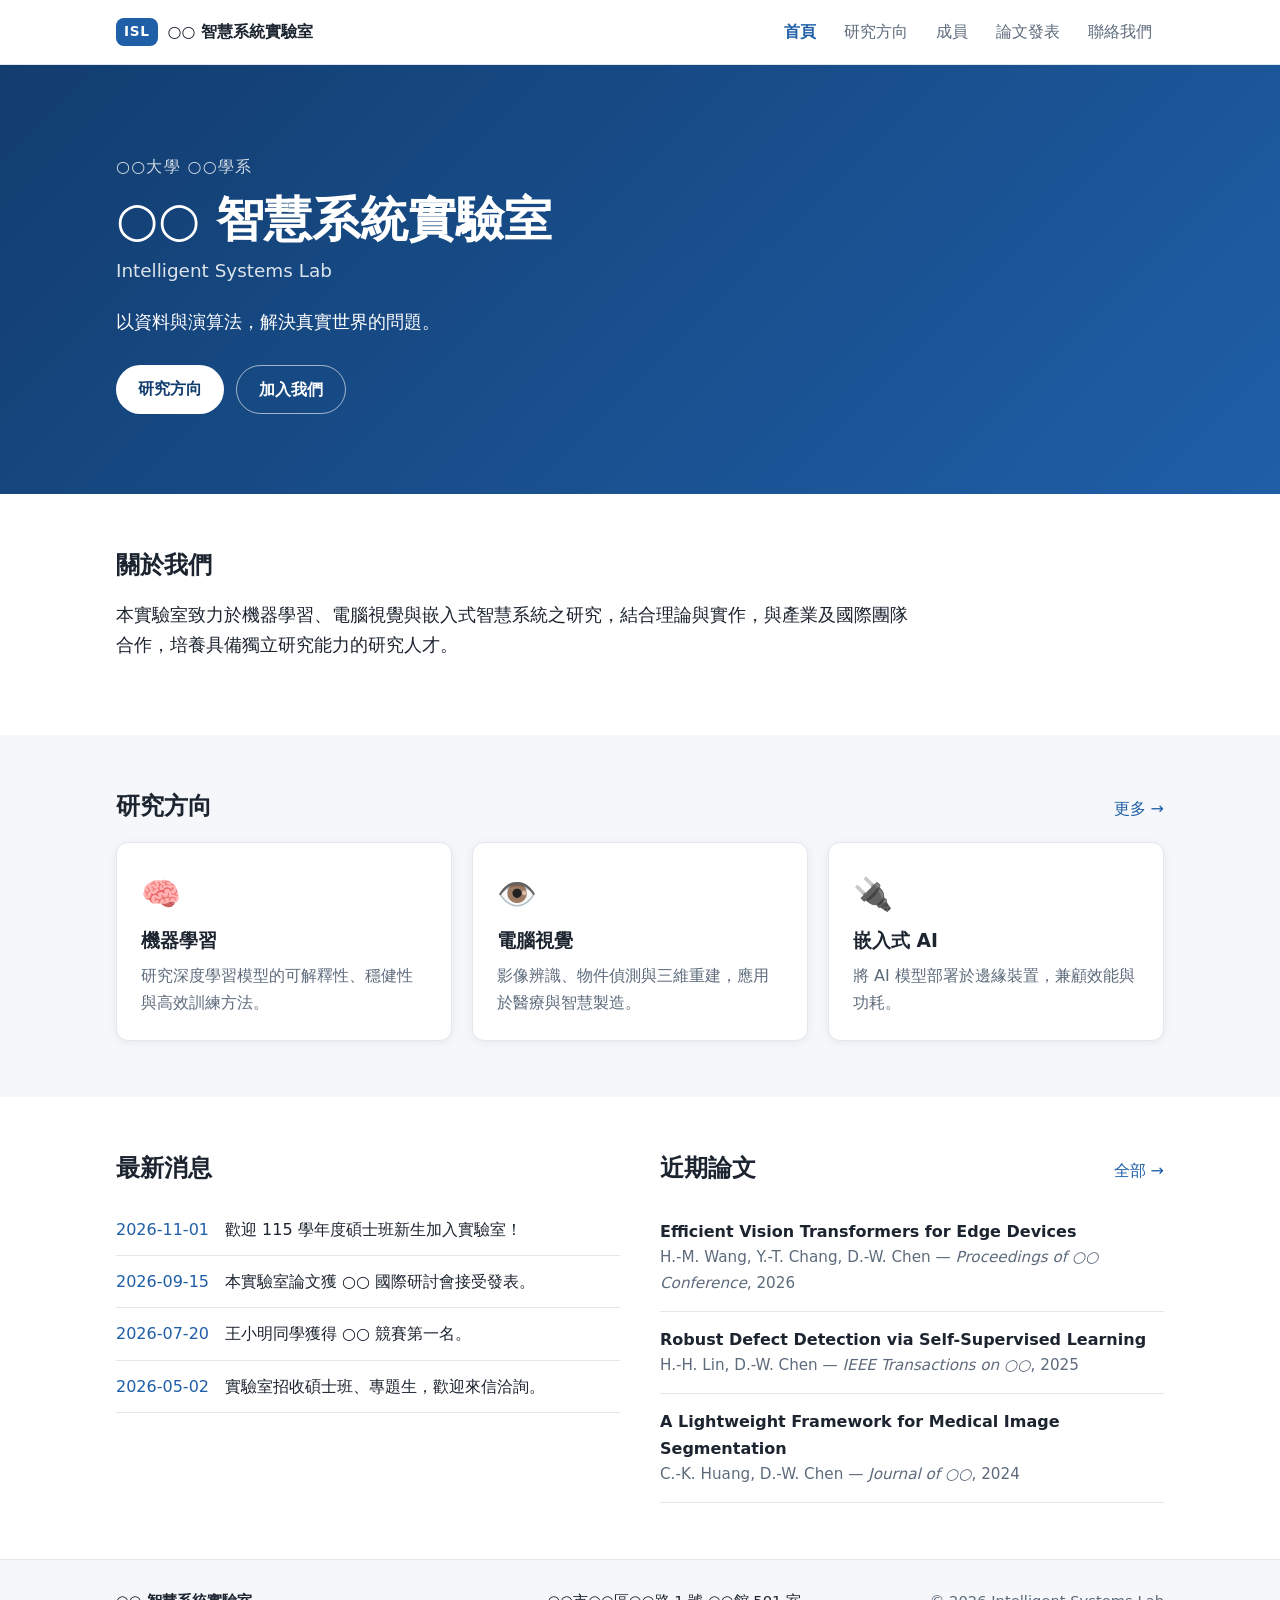
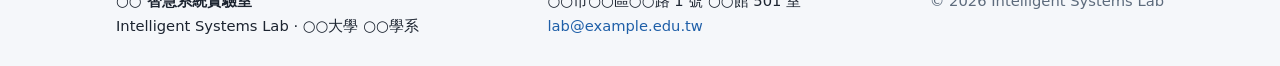
==== index.html @ 4360cd7a "Initial lab website template Co-Authored-By: Claude Opus 5.5 <noreply@anthropic.com>" ====
<!doctype html>
<html lang="zh-Hant">
<head>
  <meta charset="utf-8">
  <meta name="viewport" content="width=device-width, initial-scale=1">
  <title></title>
  <meta name="description" content="實驗室網站">
  <link rel="icon" href="data:image/svg+xml,<svg xmlns='http://www.w3.org/2000/svg' viewBox='0 0 100 100'><text y='.9em' font-size='90'>🔬</text></svg>">
  <link rel="stylesheet" href="assets/style.css">
</head>
<body data-page="index">
  <header id="site-header"></header>
  <main>
    <section class="hero" id="hero"></section>
    <section class="section"><div class="container"><h2>關於我們</h2><p class="lead" id="intro"></p></div></section>
    <section class="section alt"><div class="container">
      <div class="section-title"><h2>研究方向</h2><a href="research.html">更多 →</a></div>
      <div class="grid" id="research-preview"></div>
    </div></section>
    <section class="section"><div class="container two-col">
      <div><h2>最新消息</h2><div id="news"></div></div>
      <div><div class="section-title"><h2>近期論文</h2><a href="publications.html">全部 →</a></div><div id="pub-preview"></div></div>
    </div></section>
  </main>
  <footer id="site-footer"></footer>
  <script src="data.js"></script>
  <script src="assets/main.js"></script>
</body>
</html>
---- assets/style.css ----
:root {
  --bg: #ffffff;
  --bg-alt: #f5f7fa;
  --text: #1c2430;
  --muted: #5d6b7c;
  --primary: #1f5fa8;
  --primary-ink: #ffffff;
  --border: #e2e7ee;
  --card: #ffffff;
  --hero-from: #123d6f;
  --hero-to: #1f5fa8;
  --radius: 12px;
  --shadow: 0 2px 10px rgba(16, 32, 56, 0.06);
}
@media (prefers-color-scheme: dark) {
  :root {
    --bg: #11161d;
    --bg-alt: #171e27;
    --text: #e6ebf1;
    --muted: #9aa8b8;
    --primary: #6aa8ef;
    --primary-ink: #0d1520;
    --border: #273241;
    --card: #19212b;
    --hero-from: #0d2747;
    --hero-to: #1a4677;
    --shadow: none;
  }
}

* { box-sizing: border-box; }
html { scroll-behavior: smooth; }
body {
  margin: 0;
  font-family: "Noto Sans TC", system-ui, -apple-system, "Segoe UI", "Microsoft JhengHei", sans-serif;
  background: var(--bg);
  color: var(--text);
  line-height: 1.7;
  display: flex;
  flex-direction: column;
  min-height: 100vh;
}
main { flex: 1; }
a { color: var(--primary); text-decoration: none; }
a:hover { text-decoration: underline; }
h1, h2, h3 { line-height: 1.3; }
.container { width: 100%; max-width: 1080px; margin: 0 auto; padding: 0 16px; }
.muted { color: var(--muted); }

/* Header */
#site-header {
  position: sticky; top: 0; z-index: 10;
  background: color-mix(in srgb, var(--bg) 92%, transparent);
  backdrop-filter: blur(8px);
  border-bottom: 1px solid var(--border);
}
.header-inner { display: flex; align-items: center; justify-content: space-between; height: 64px; }
.brand { display: flex; align-items: center; gap: 10px; color: var(--text); font-weight: 700; }
.brand:hover { text-decoration: none; }
.brand-mark {
  background: var(--primary); color: var(--primary-ink);
  border-radius: 8px; padding: 2px 8px; font-size: 0.85rem; letter-spacing: 0.05em;
}
.nav { display: flex; gap: 4px; }
.nav a { color: var(--muted); padding: 8px 12px; border-radius: 8px; }
.nav a:hover { background: var(--bg-alt); color: var(--text); text-decoration: none; }
.nav a.active { color: var(--primary); font-weight: 600; }
.nav-toggle { display: none; background: none; border: 0; font-size: 1.5rem; color: var(--text); cursor: pointer; }

@media (max-width: 760px) {
  .nav-toggle { display: block; }
  .nav {
    display: none; position: absolute; top: 64px; left: 0; right: 0;
    flex-direction: column; background: var(--bg); border-bottom: 1px solid var(--border); padding: 8px 16px;
  }
  .nav.open { display: flex; }
  .brand span:last-child { font-size: 0.95rem; }
}

/* Hero */
.hero {
  background: linear-gradient(135deg, var(--hero-from), var(--hero-to));
  color: #fff; padding: 88px 0 80px;
}
.hero h1 { font-size: clamp(2rem, 5vw, 3rem); margin: 0; }
.eyebrow { opacity: 0.8; margin: 0 0 8px; letter-spacing: 0.08em; }
.hero-en { opacity: 0.85; font-size: 1.15rem; margin: 4px 0 20px; }
.hero-tag { font-size: 1.15rem; max-width: 640px; }
.hero-actions { display: flex; gap: 12px; flex-wrap: wrap; margin-top: 28px; }
.btn {
  display: inline-block; padding: 10px 22px; border-radius: 999px;
  background: #fff; color: #123d6f; font-weight: 600;
}
.btn:hover { text-decoration: none; opacity: 0.9; }
.btn-ghost { background: transparent; color: #fff; border: 1px solid rgba(255,255,255,0.6); }

.page-head { background: var(--bg-alt); padding: 48px 0 32px; border-bottom: 1px solid var(--border); }
.page-head h1 { margin: 0; }
.page-head p { margin: 6px 0 0; color: var(--muted); }

/* Sections */
section.section { padding: 56px 0; }
section.section.alt { background: var(--bg-alt); }
.section h2 { margin-top: 0; }
.section-title { display: flex; justify-content: space-between; align-items: baseline; gap: 12px; }
.section-block { margin-bottom: 40px; }
.section-block h2 { border-left: 4px solid var(--primary); padding-left: 12px; }
.lead { font-size: 1.1rem; max-width: 800px; }

.grid { display: grid; grid-template-columns: repeat(auto-fit, minmax(240px, 1fr)); gap: 20px; }
.card {
  background: var(--card); border: 1px solid var(--border); border-radius: var(--radius);
  padding: 24px; box-shadow: var(--shadow);
}
.card h3 { margin: 8px 0; }
.card p { margin: 0; color: var(--muted); }
.card-icon { font-size: 2rem; }

.two-col { display: grid; grid-template-columns: 1fr 1fr; gap: 40px; }
@media (max-width: 760px) { .two-col { grid-template-columns: 1fr; gap: 24px; } }

.news { list-style: none; padding: 0; margin: 0; }
.news li { display: flex; gap: 16px; padding: 12px 0; border-bottom: 1px solid var(--border); }
.news time { color: var(--primary); font-variant-numeric: tabular-nums; white-space: nowrap; }

.pubs { list-style: none; padding: 0; margin: 0; }
.pubs li { padding: 14px 0; border-bottom: 1px solid var(--border); }
.pub-title { font-weight: 600; }
.pub-meta { color: var(--muted); font-size: 0.95rem; }

/* Members */
.members { display: grid; grid-template-columns: repeat(auto-fill, minmax(220px, 1fr)); gap: 20px; }
.member {
  background: var(--card); border: 1px solid var(--border); border-radius: var(--radius);
  padding: 20px; text-align: center; box-shadow: var(--shadow);
}
.member h3 { margin: 12px 0 0; }
.member p { margin: 2px 0; }
.members-featured { grid-template-columns: 1fr; }
.members-featured .member { display: flex; gap: 24px; text-align: left; align-items: flex-start; }
.members-featured .member h3 { margin-top: 0; }
@media (max-width: 560px) { .members-featured .member { flex-direction: column; align-items: center; text-align: center; } }
.avatar { width: 112px; height: 112px; border-radius: 50%; object-fit: cover; margin: 0 auto; flex-shrink: 0; }
.avatar-text {
  display: grid; place-items: center; font-size: 2.4rem; font-weight: 700;
  background: color-mix(in srgb, var(--primary) 15%, var(--card)); color: var(--primary);
}
.bio { color: var(--muted); margin-top: 8px !important; }

/* Contact */
.contact-list { display: grid; grid-template-columns: auto 1fr; gap: 8px 20px; margin: 0 0 20px; }
.contact-list dt { font-weight: 600; }
.contact-list dd { margin: 0; overflow-wrap: anywhere; }
#map iframe { width: 100%; height: 340px; border: 0; border-radius: var(--radius); }

/* Footer */
#site-footer { border-top: 1px solid var(--border); background: var(--bg-alt); padding: 28px 0; font-size: 0.92rem; }
.footer-inner { display: flex; flex-wrap: wrap; gap: 20px; justify-content: space-between; }
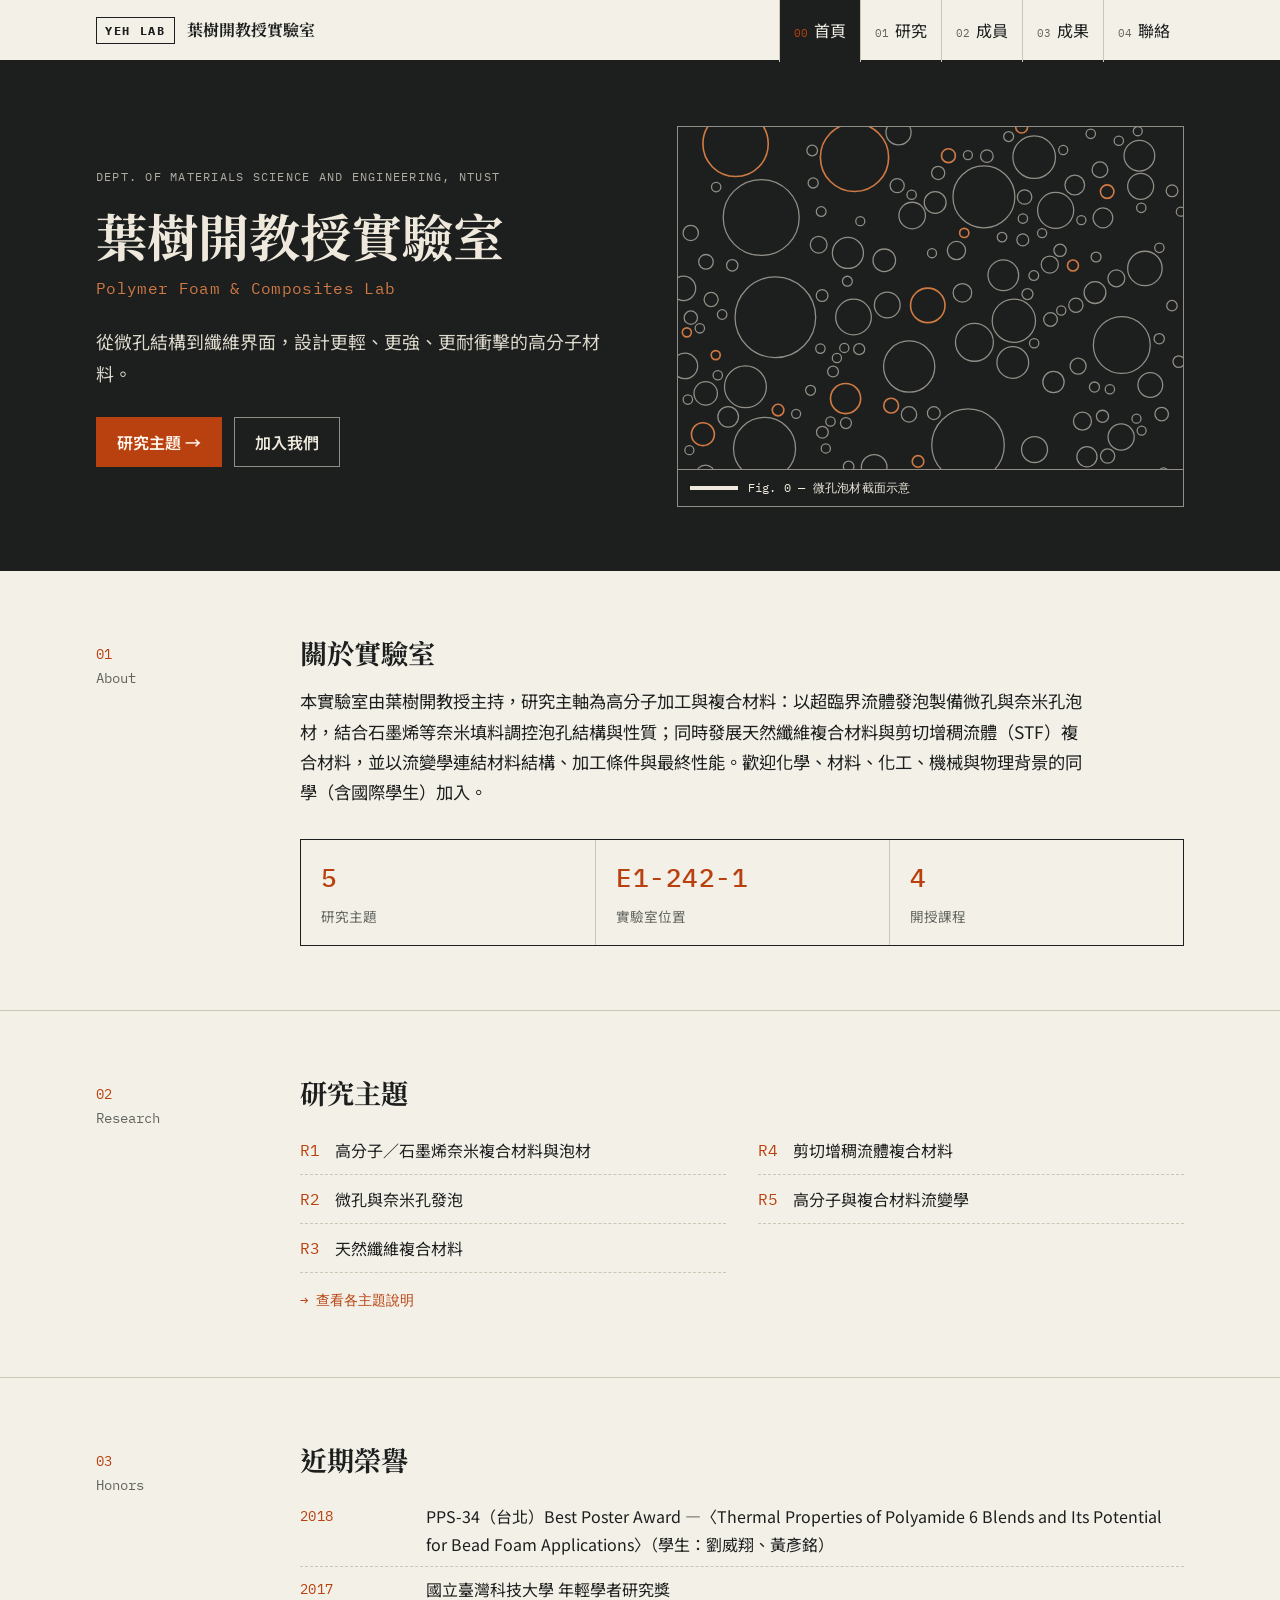
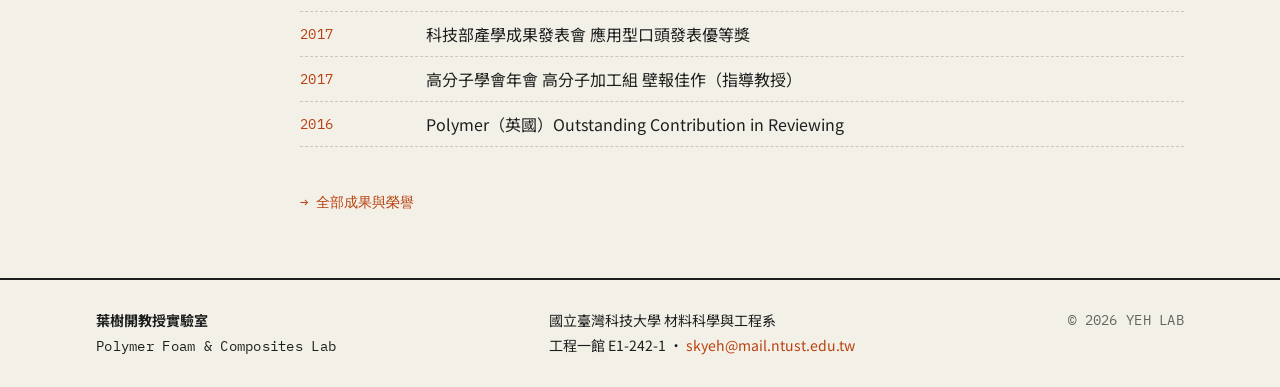
==== commit cb864fad: "001" ====
--- a/index.html
+++ b/index.html
@@ -4,22 +4,28 @@
   <meta charset="utf-8">
   <meta name="viewport" content="width=device-width, initial-scale=1">
   <title></title>
-  <meta name="description" content="實驗室網站">
-  <link rel="icon" href="data:image/svg+xml,<svg xmlns='http://www.w3.org/2000/svg' viewBox='0 0 100 100'><text y='.9em' font-size='90'>🔬</text></svg>">
+  <meta name="description" content="國立臺灣科技大學材料系 葉樹開教授實驗室：高分子奈米複合泡材、微孔發泡、天然纖維與剪切增稠流體複合材料、高分子流變。">
+  <link rel="icon" href="data:image/svg+xml,<svg xmlns='http://www.w3.org/2000/svg' viewBox='0 0 100 100'><circle cx='38' cy='40' r='26' fill='none' stroke='%23b9410f' stroke-width='8'/><circle cx='72' cy='70' r='18' fill='none' stroke='%231d1f1e' stroke-width='8'/></svg>">
+  <link rel="preconnect" href="https://fonts.googleapis.com">
+  <link rel="preconnect" href="https://fonts.gstatic.com" crossorigin>
+  <link rel="stylesheet" href="https://fonts.googleapis.com/css2?family=IBM+Plex+Mono:wght@400;500&family=Noto+Sans+TC:wght@400;600&family=Noto+Serif+TC:wght@600;700&display=swap">
   <link rel="stylesheet" href="assets/style.css">
 </head>
 <body data-page="index">
   <header id="site-header"></header>
   <main>
     <section class="hero" id="hero"></section>
-    <section class="section"><div class="container"><h2>關於我們</h2><p class="lead" id="intro"></p></div></section>
-    <section class="section alt"><div class="container">
-      <div class="section-title"><h2>研究方向</h2><a href="research.html">更多 →</a></div>
-      <div class="grid" id="research-preview"></div>
+    <section class="section"><div class="container sec-head">
+      <div class="sec-num">01<span>About</span></div>
+      <div><h2>關於實驗室</h2><p class="lead" id="intro"></p><div class="facts" id="facts"></div></div>
     </div></section>
-    <section class="section"><div class="container two-col">
-      <div><h2>最新消息</h2><div id="news"></div></div>
-      <div><div class="section-title"><h2>近期論文</h2><a href="publications.html">全部 →</a></div><div id="pub-preview"></div></div>
+    <section class="section"><div class="container sec-head">
+      <div class="sec-num">02<span>Research</span></div>
+      <div><h2>研究主題</h2><ul class="topic-index" id="research-preview"></ul><a class="more" href="research.html">→ 查看各主題說明</a></div>
+    </div></section>
+    <section class="section"><div class="container sec-head">
+      <div class="sec-num">03<span>Honors</span></div>
+      <div><h2>近期榮譽</h2><div id="honor-preview"></div><a class="more" href="publications.html">→ 全部成果與榮譽</a></div>
     </div></section>
   </main>
   <footer id="site-footer"></footer>
--- a/assets/style.css
+++ b/assets/style.css
@@ -1,30 +1,40 @@
+/* =============================================================
+   設計方向：「材料規格書 × 泡孔顯微截面」
+   - 米白紙張底色 + 炭黑墨色，強調色取加工溫度的「燒橙」
+   - 標題用襯線體、標籤/代號用等寬字，像實驗紀錄與規格表
+   - 主視覺是程式生成的微孔泡材截面，而不是漸層 + emoji 卡片
+   顏色都在 :root，改這裡即可換色
+   ============================================================= */
 :root {
-  --bg: #ffffff;
-  --bg-alt: #f5f7fa;
-  --text: #1c2430;
-  --muted: #5d6b7c;
-  --primary: #1f5fa8;
-  --primary-ink: #ffffff;
-  --border: #e2e7ee;
-  --card: #ffffff;
-  --hero-from: #123d6f;
-  --hero-to: #1f5fa8;
-  --radius: 12px;
-  --shadow: 0 2px 10px rgba(16, 32, 56, 0.06);
+  --paper: #f3f0e8;
+  --paper-2: #e8e3d6;
+  --ink: #1d1f1e;
+  --muted: #62655f;
+  --rule: #cdc6b5;
+  --accent: #b9410f;
+  --accent-ink: #fff7f0;
+  --teal: #0f6b66;
+  --hero-bg: #1d1f1e;
+  --hero-ink: #eee9dc;
+  --foam-line: rgba(238, 233, 220, 0.55);
+  --foam-hot: rgba(240, 138, 75, 0.85);
+  --page-foam: rgba(29, 31, 30, 0.10);
+  --serif: "Noto Serif TC", "Songti TC", "PMingLiU", serif;
+  --sans: "Noto Sans TC", system-ui, "Microsoft JhengHei", sans-serif;
+  --mono: "IBM Plex Mono", ui-monospace, "Consolas", monospace;
 }
 @media (prefers-color-scheme: dark) {
   :root {
-    --bg: #11161d;
-    --bg-alt: #171e27;
-    --text: #e6ebf1;
-    --muted: #9aa8b8;
-    --primary: #6aa8ef;
-    --primary-ink: #0d1520;
-    --border: #273241;
-    --card: #19212b;
-    --hero-from: #0d2747;
-    --hero-to: #1a4677;
-    --shadow: none;
+    --paper: #141614;
+    --paper-2: #1c1f1c;
+    --ink: #ebe7dd;
+    --muted: #a3a59c;
+    --rule: #343830;
+    --accent: #f08a4b;
+    --accent-ink: #1a0d05;
+    --teal: #5cc2b8;
+    --hero-bg: #0b0c0b;
+    --page-foam: rgba(235, 231, 221, 0.08);
   }
 }
 
@@ -32,127 +42,197 @@
 html { scroll-behavior: smooth; }
 body {
   margin: 0;
-  font-family: "Noto Sans TC", system-ui, -apple-system, "Segoe UI", "Microsoft JhengHei", sans-serif;
-  background: var(--bg);
-  color: var(--text);
-  line-height: 1.7;
+  font-family: var(--sans);
+  background: var(--paper);
+  color: var(--ink);
+  line-height: 1.75;
   display: flex;
   flex-direction: column;
   min-height: 100vh;
 }
 main { flex: 1; }
-a { color: var(--primary); text-decoration: none; }
-a:hover { text-decoration: underline; }
-h1, h2, h3 { line-height: 1.3; }
-.container { width: 100%; max-width: 1080px; margin: 0 auto; padding: 0 16px; }
+a { color: var(--accent); text-decoration: none; }
+a:hover { text-decoration: underline; text-underline-offset: 3px; }
+h1, h2, h3 { font-family: var(--serif); line-height: 1.3; font-weight: 700; }
+.container { width: 100%; max-width: 1120px; margin: 0 auto; padding: 0 16px; }
+.mono { font-family: var(--mono); letter-spacing: 0.02em; }
 .muted { color: var(--muted); }
-
-/* Header */
+.label {
+  font-family: var(--mono); font-size: 0.78rem; font-weight: 500;
+  letter-spacing: 0.12em; text-transform: uppercase; color: var(--muted);
+  margin: 0 0 12px; padding-bottom: 6px; border-bottom: 1px solid var(--rule);
+}
+
+/* ---------- Header ---------- */
 #site-header {
   position: sticky; top: 0; z-index: 10;
-  background: color-mix(in srgb, var(--bg) 92%, transparent);
-  backdrop-filter: blur(8px);
-  border-bottom: 1px solid var(--border);
-}
-.header-inner { display: flex; align-items: center; justify-content: space-between; height: 64px; }
-.brand { display: flex; align-items: center; gap: 10px; color: var(--text); font-weight: 700; }
+  background: var(--paper);
+  border-bottom: 2px solid var(--ink);
+}
+.header-inner { display: flex; align-items: center; justify-content: space-between; height: 60px; }
+.brand { display: flex; align-items: center; gap: 12px; color: var(--ink); font-weight: 700; min-width: 0; }
 .brand:hover { text-decoration: none; }
 .brand-mark {
-  background: var(--primary); color: var(--primary-ink);
-  border-radius: 8px; padding: 2px 8px; font-size: 0.85rem; letter-spacing: 0.05em;
-}
-.nav { display: flex; gap: 4px; }
-.nav a { color: var(--muted); padding: 8px 12px; border-radius: 8px; }
-.nav a:hover { background: var(--bg-alt); color: var(--text); text-decoration: none; }
-.nav a.active { color: var(--primary); font-weight: 600; }
-.nav-toggle { display: none; background: none; border: 0; font-size: 1.5rem; color: var(--text); cursor: pointer; }
+  font-family: var(--mono); font-size: 0.75rem; letter-spacing: 0.14em;
+  border: 1.5px solid var(--ink); padding: 2px 8px;
+}
+.brand-name { font-family: var(--serif); white-space: nowrap; overflow: hidden; text-overflow: ellipsis; }
+.nav { display: flex; }
+.nav a {
+  color: var(--ink); padding: 18px 14px; display: flex; gap: 6px; align-items: baseline;
+  border-left: 1px solid var(--rule);
+}
+.nav a small { font-family: var(--mono); font-size: 0.7rem; color: var(--muted); }
+.nav a:hover { background: var(--paper-2); text-decoration: none; }
+.nav a.active { background: var(--ink); color: var(--paper); }
+.nav a.active small { color: var(--accent); }
+.nav-toggle { display: none; background: none; border: 0; width: 40px; height: 40px; cursor: pointer; padding: 10px 8px; }
+.nav-toggle span { display: block; height: 2px; background: var(--ink); margin: 6px 0; }
 
 @media (max-width: 760px) {
   .nav-toggle { display: block; }
   .nav {
-    display: none; position: absolute; top: 64px; left: 0; right: 0;
-    flex-direction: column; background: var(--bg); border-bottom: 1px solid var(--border); padding: 8px 16px;
+    display: none; position: absolute; top: 60px; left: 0; right: 0;
+    flex-direction: column; background: var(--paper); border-bottom: 2px solid var(--ink);
   }
   .nav.open { display: flex; }
-  .brand span:last-child { font-size: 0.95rem; }
-}
-
-/* Hero */
-.hero {
-  background: linear-gradient(135deg, var(--hero-from), var(--hero-to));
-  color: #fff; padding: 88px 0 80px;
-}
-.hero h1 { font-size: clamp(2rem, 5vw, 3rem); margin: 0; }
-.eyebrow { opacity: 0.8; margin: 0 0 8px; letter-spacing: 0.08em; }
-.hero-en { opacity: 0.85; font-size: 1.15rem; margin: 4px 0 20px; }
-.hero-tag { font-size: 1.15rem; max-width: 640px; }
+  .nav a { border-left: 0; border-top: 1px solid var(--rule); padding: 12px 16px; }
+}
+
+/* ---------- Hero ---------- */
+.hero { background: var(--hero-bg); color: var(--hero-ink); padding: 64px 0; overflow: hidden; }
+.hero-grid { display: grid; grid-template-columns: minmax(0, 1.05fr) minmax(0, 1fr); gap: 48px; align-items: center; }
+.hero h1 { font-size: clamp(2rem, 5vw, 3.2rem); margin: 0; }
+.eyebrow { font-size: 0.78rem; letter-spacing: 0.1em; text-transform: uppercase; opacity: 0.7; margin: 0 0 14px; }
+.hero-en { color: var(--foam-hot); margin: 6px 0 24px; }
+.hero-tag { font-size: 1.12rem; max-width: 34em; opacity: 0.92; }
 .hero-actions { display: flex; gap: 12px; flex-wrap: wrap; margin-top: 28px; }
 .btn {
-  display: inline-block; padding: 10px 22px; border-radius: 999px;
-  background: #fff; color: #123d6f; font-weight: 600;
-}
-.btn:hover { text-decoration: none; opacity: 0.9; }
-.btn-ghost { background: transparent; color: #fff; border: 1px solid rgba(255,255,255,0.6); }
-
-.page-head { background: var(--bg-alt); padding: 48px 0 32px; border-bottom: 1px solid var(--border); }
-.page-head h1 { margin: 0; }
-.page-head p { margin: 6px 0 0; color: var(--muted); }
-
-/* Sections */
-section.section { padding: 56px 0; }
-section.section.alt { background: var(--bg-alt); }
-.section h2 { margin-top: 0; }
-.section-title { display: flex; justify-content: space-between; align-items: baseline; gap: 12px; }
+  display: inline-block; padding: 10px 20px; font-weight: 600;
+  background: var(--accent); color: var(--accent-ink); border: 1.5px solid var(--accent);
+}
+.btn:hover { text-decoration: none; filter: brightness(1.08); }
+.btn-ghost { background: transparent; color: var(--hero-ink); border-color: var(--foam-line); }
+
+.hero-fig { margin: 0; border: 1px solid var(--foam-line); position: relative; }
+.hero-foam { display: block; width: 100%; aspect-ratio: 4 / 3; }
+.hero-foam circle { fill: none; stroke: var(--foam-line); stroke-width: 1.4; }
+.hero-foam circle.hot { stroke: var(--foam-hot); stroke-width: 1.8; }
+.hero-fig figcaption {
+  position: absolute; left: 0; right: 0; bottom: 0;
+  display: flex; align-items: center; gap: 10px;
+  font-size: 0.72rem; padding: 8px 12px; background: var(--hero-bg); border-top: 1px solid var(--foam-line);
+}
+.scale { display: inline-block; width: 48px; height: 4px; background: var(--hero-ink); }
+@media (max-width: 860px) {
+  .hero { padding: 40px 0 48px; }
+  .hero-grid { grid-template-columns: minmax(0, 1fr); gap: 32px; }
+}
+
+/* ---------- 子頁頁首 ---------- */
+.page-head { position: relative; padding: 56px 0 28px; border-bottom: 1px solid var(--rule); overflow: hidden; }
+.page-head .container { position: relative; }
+.page-head h1 { margin: 0; font-size: clamp(1.8rem, 4vw, 2.6rem); }
+.page-head p { margin: 4px 0 0; font-family: var(--mono); color: var(--muted); letter-spacing: 0.1em; text-transform: uppercase; font-size: 0.8rem; }
+.page-foam { position: absolute; inset: 0; width: 100%; height: 100%; }
+.page-foam circle { fill: none; stroke: var(--page-foam); stroke-width: 1.2; }
+.page-foam circle.hot { stroke: var(--accent); stroke-opacity: 0.35; }
+
+/* ---------- Sections ---------- */
+section.section { padding: 64px 0; }
+section.section + section.section { border-top: 1px solid var(--rule); }
+.sec-head { display: grid; grid-template-columns: 180px 1fr; gap: 24px; }
+.sec-num { font-family: var(--mono); color: var(--accent); font-size: 0.85rem; padding-top: 8px; }
+.sec-num span { display: block; color: var(--muted); }
+.sec-head h2 { margin: 0 0 16px; font-size: 1.7rem; }
+.lead { font-size: 1.08rem; max-width: 46em; margin: 0; }
+@media (max-width: 760px) { .sec-head { grid-template-columns: minmax(0, 1fr); gap: 4px; } }
+
+.facts { display: grid; grid-template-columns: repeat(3, 1fr); border: 1.5px solid var(--ink); margin-top: 32px; }
+.facts div { padding: 16px 20px; border-left: 1px solid var(--rule); }
+.facts div:first-child { border-left: 0; }
+.facts b { display: block; font-size: 1.6rem; color: var(--accent); font-weight: 500; }
+.facts span { font-size: 0.85rem; color: var(--muted); }
+@media (max-width: 560px) {
+  .facts { grid-template-columns: 1fr; }
+  .facts div { border-left: 0; border-top: 1px solid var(--rule); }
+  .facts div:first-child { border-top: 0; }
+}
+
+.topic-index { list-style: none; margin: 0; padding: 0; columns: 2; column-gap: 32px; }
+.topic-index li { break-inside: avoid; padding: 10px 0; border-bottom: 1px dashed var(--rule); display: flex; gap: 14px; }
+.topic-index span { font-family: var(--mono); color: var(--accent); }
+@media (max-width: 760px) { .topic-index { columns: 1; } }
+.more { display: inline-block; margin-top: 16px; font-family: var(--mono); font-size: 0.85rem; }
+
+/* ---------- 研究列 ---------- */
+.r-row {
+  display: grid; grid-template-columns: 64px minmax(0, 1fr) minmax(0, 1.4fr); gap: 24px;
+  padding: 28px 0; border-top: 1px solid var(--rule);
+}
+.r-row:last-child { border-bottom: 1px solid var(--rule); }
+.r-code { font-size: 1.4rem; color: var(--accent); }
+.r-head h3 { margin: 0; font-size: 1.25rem; }
+.r-en { margin: 6px 0 0; color: var(--muted); font-size: 0.8rem; }
+.r-body p { margin: 0 0 12px; }
+@media (max-width: 760px) {
+  .r-row { grid-template-columns: 1fr; gap: 8px; }
+}
+
+.tags { list-style: none; padding: 0; margin: 0; display: flex; flex-wrap: wrap; gap: 6px; }
+.tags li {
+  font-size: 0.8rem; padding: 2px 10px; border: 1px solid var(--teal); color: var(--teal);
+}
+
+/* ---------- 時間軸 ---------- */
+.timeline { list-style: none; margin: 0 0 28px; padding: 0; }
+.timeline li { display: grid; grid-template-columns: 110px 1fr; gap: 16px; padding: 8px 0; border-bottom: 1px dashed var(--rule); }
+.timeline li span:first-child { color: var(--accent); font-size: 0.88rem; padding-top: 2px; }
+@media (max-width: 480px) { .timeline li { grid-template-columns: 1fr; gap: 0; } }
+
+/* ---------- 論文 ---------- */
+.year-block { display: grid; grid-template-columns: 80px 1fr; gap: 16px; }
+.year-block h3 { margin: 14px 0 0; color: var(--accent); font-weight: 500; }
+.pubs { list-style: none; padding: 0; margin: 0; }
+.pubs li { padding: 14px 0; border-bottom: 1px solid var(--rule); }
+.pub-title { font-weight: 600; font-family: var(--serif); }
+.pub-meta { color: var(--muted); font-size: 0.92rem; }
+.todo { font-family: var(--mono); font-size: 0.82rem; color: var(--muted); border-left: 3px solid var(--accent); padding: 4px 12px; }
+
+/* ---------- 成員 ---------- */
+.pi { display: grid; grid-template-columns: 280px 1fr; gap: 48px; }
+.pi-side h2 { margin: 16px 0 0; font-size: 1.8rem; }
+.pi-side h2 span { font-size: 1rem; font-weight: 400; }
+.pi-side .avatar { width: 100%; height: auto; aspect-ratio: 3 / 4; border-radius: 0; filter: grayscale(0.25); border: 1.5px solid var(--ink); }
+.pi-cols { display: grid; grid-template-columns: 1fr 1fr; gap: 32px; }
+.plain { margin: 0; padding-left: 1.1em; }
+@media (max-width: 860px) {
+  .pi { grid-template-columns: 1fr; gap: 24px; }
+  .pi-side .avatar { max-width: 220px; }
+  .pi-cols { grid-template-columns: 1fr; }
+}
+.kv { display: grid; grid-template-columns: auto 1fr; gap: 4px 16px; margin: 16px 0 0; font-size: 0.92rem; }
+.kv dt { font-family: var(--mono); color: var(--muted); font-size: 0.8rem; padding-top: 2px; }
+.kv dd { margin: 0; overflow-wrap: anywhere; }
+.kv-lg { font-size: 1rem; gap: 10px 20px; margin: 0 0 28px; }
+
 .section-block { margin-bottom: 40px; }
-.section-block h2 { border-left: 4px solid var(--primary); padding-left: 12px; }
-.lead { font-size: 1.1rem; max-width: 800px; }
-
-.grid { display: grid; grid-template-columns: repeat(auto-fit, minmax(240px, 1fr)); gap: 20px; }
-.card {
-  background: var(--card); border: 1px solid var(--border); border-radius: var(--radius);
-  padding: 24px; box-shadow: var(--shadow);
-}
-.card h3 { margin: 8px 0; }
-.card p { margin: 0; color: var(--muted); }
-.card-icon { font-size: 2rem; }
-
-.two-col { display: grid; grid-template-columns: 1fr 1fr; gap: 40px; }
-@media (max-width: 760px) { .two-col { grid-template-columns: 1fr; gap: 24px; } }
-
-.news { list-style: none; padding: 0; margin: 0; }
-.news li { display: flex; gap: 16px; padding: 12px 0; border-bottom: 1px solid var(--border); }
-.news time { color: var(--primary); font-variant-numeric: tabular-nums; white-space: nowrap; }
-
-.pubs { list-style: none; padding: 0; margin: 0; }
-.pubs li { padding: 14px 0; border-bottom: 1px solid var(--border); }
-.pub-title { font-weight: 600; }
-.pub-meta { color: var(--muted); font-size: 0.95rem; }
-
-/* Members */
-.members { display: grid; grid-template-columns: repeat(auto-fill, minmax(220px, 1fr)); gap: 20px; }
-.member {
-  background: var(--card); border: 1px solid var(--border); border-radius: var(--radius);
-  padding: 20px; text-align: center; box-shadow: var(--shadow);
-}
-.member h3 { margin: 12px 0 0; }
-.member p { margin: 2px 0; }
-.members-featured { grid-template-columns: 1fr; }
-.members-featured .member { display: flex; gap: 24px; text-align: left; align-items: flex-start; }
-.members-featured .member h3 { margin-top: 0; }
-@media (max-width: 560px) { .members-featured .member { flex-direction: column; align-items: center; text-align: center; } }
-.avatar { width: 112px; height: 112px; border-radius: 50%; object-fit: cover; margin: 0 auto; flex-shrink: 0; }
-.avatar-text {
-  display: grid; place-items: center; font-size: 2.4rem; font-weight: 700;
-  background: color-mix(in srgb, var(--primary) 15%, var(--card)); color: var(--primary);
-}
-.bio { color: var(--muted); margin-top: 8px !important; }
-
-/* Contact */
-.contact-list { display: grid; grid-template-columns: auto 1fr; gap: 8px 20px; margin: 0 0 20px; }
-.contact-list dt { font-weight: 600; }
-.contact-list dd { margin: 0; overflow-wrap: anywhere; }
-#map iframe { width: 100%; height: 340px; border: 0; border-radius: var(--radius); }
-
-/* Footer */
-#site-footer { border-top: 1px solid var(--border); background: var(--bg-alt); padding: 28px 0; font-size: 0.92rem; }
+.members { display: grid; grid-template-columns: repeat(auto-fill, minmax(200px, 1fr)); gap: 16px; }
+.member { border: 1px solid var(--rule); padding: 16px; display: flex; gap: 14px; align-items: center; }
+.member h3 { margin: 0; font-size: 1.05rem; }
+.member p { margin: 0; font-size: 0.88rem; }
+.avatar { width: 64px; height: 64px; object-fit: cover; flex-shrink: 0; border-radius: 50%; }
+.avatar-text { display: grid; place-items: center; font-family: var(--serif); font-size: 1.5rem; background: var(--paper-2); color: var(--accent); }
+.empty { border: 1.5px dashed var(--rule); padding: 24px; text-align: center; color: var(--muted); }
+
+/* ---------- 聯絡 ---------- */
+.two-col { display: grid; grid-template-columns: 1fr 1fr; gap: 48px; }
+@media (max-width: 760px) { .two-col { grid-template-columns: 1fr; gap: 28px; } }
+.note { background: var(--paper-2); padding: 20px 24px; border-left: 4px solid var(--accent); }
+.note h3 { margin: 0 0 6px; }
+.note p { margin: 0; }
+#map iframe { width: 100%; height: 380px; border: 1.5px solid var(--ink); display: block; }
+
+/* ---------- Footer ---------- */
+#site-footer { border-top: 2px solid var(--ink); padding: 28px 0; font-size: 0.88rem; }
 .footer-inner { display: flex; flex-wrap: wrap; gap: 20px; justify-content: space-between; }
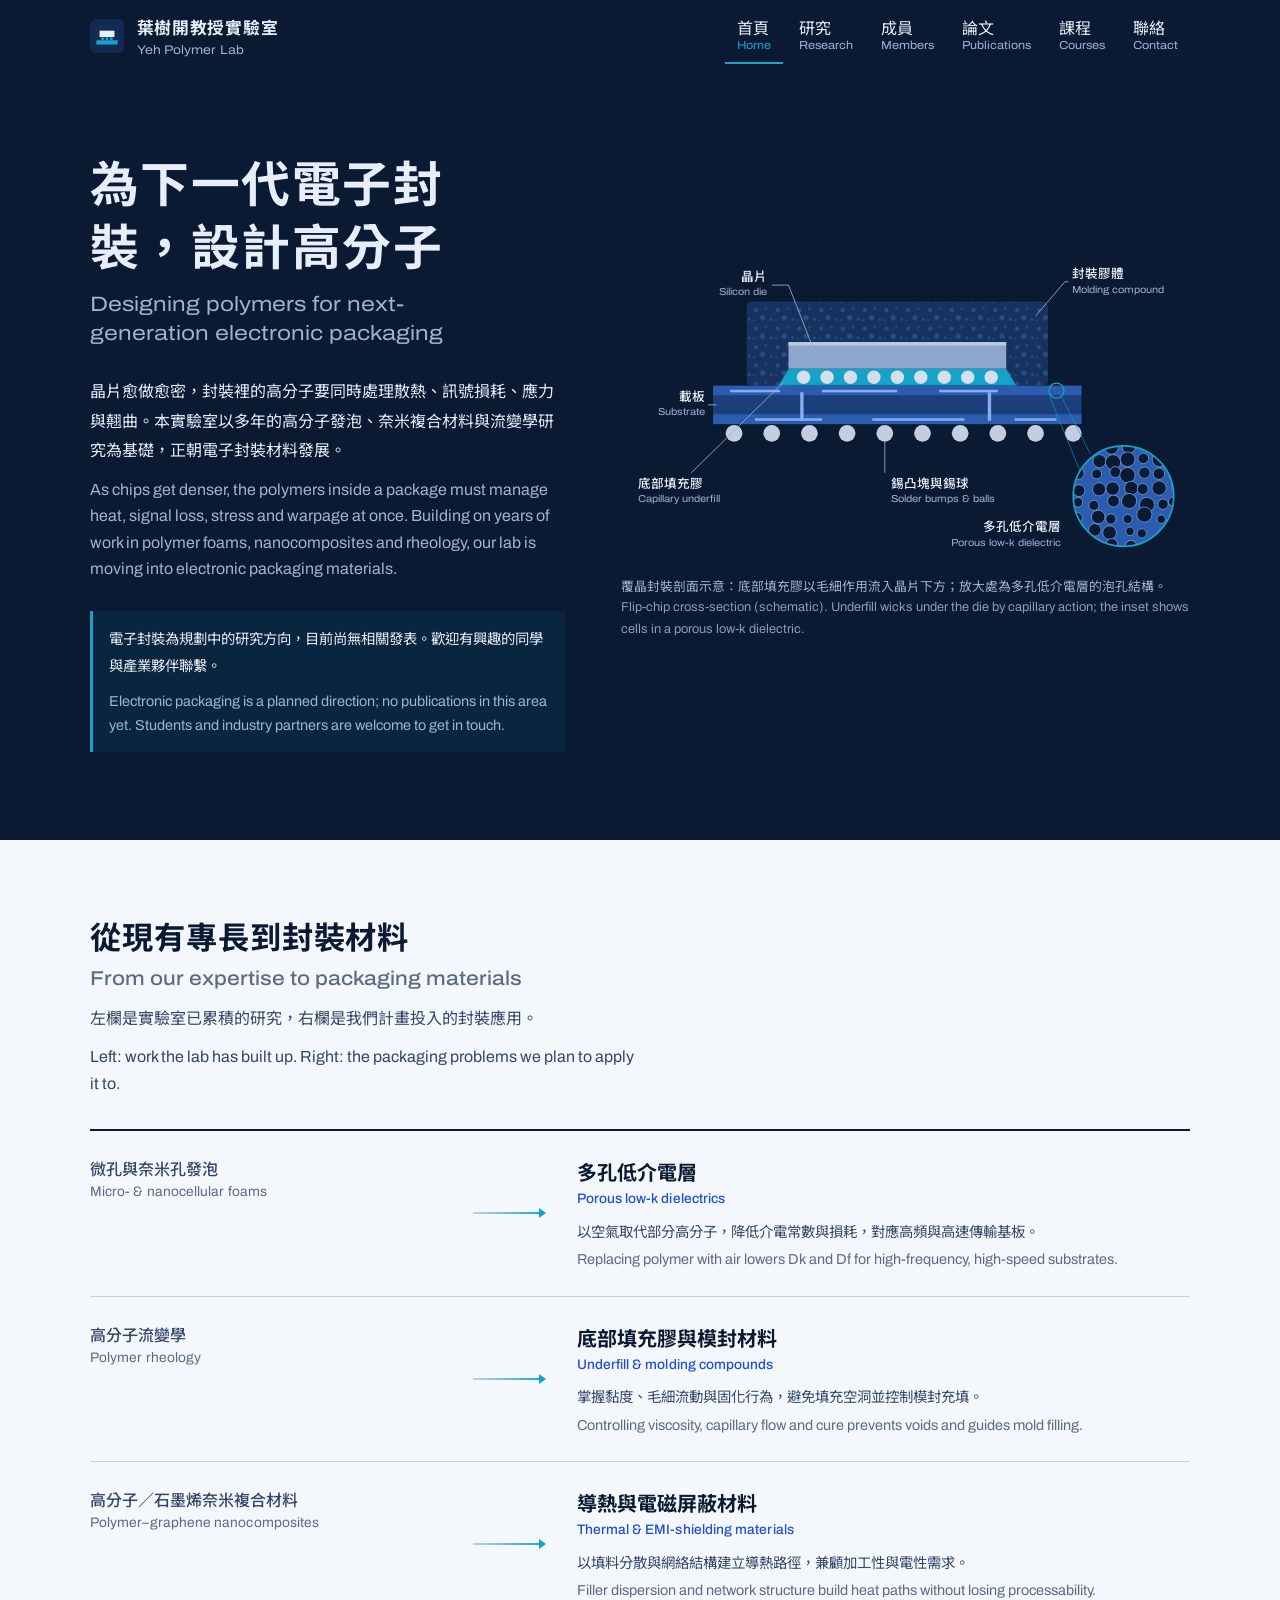
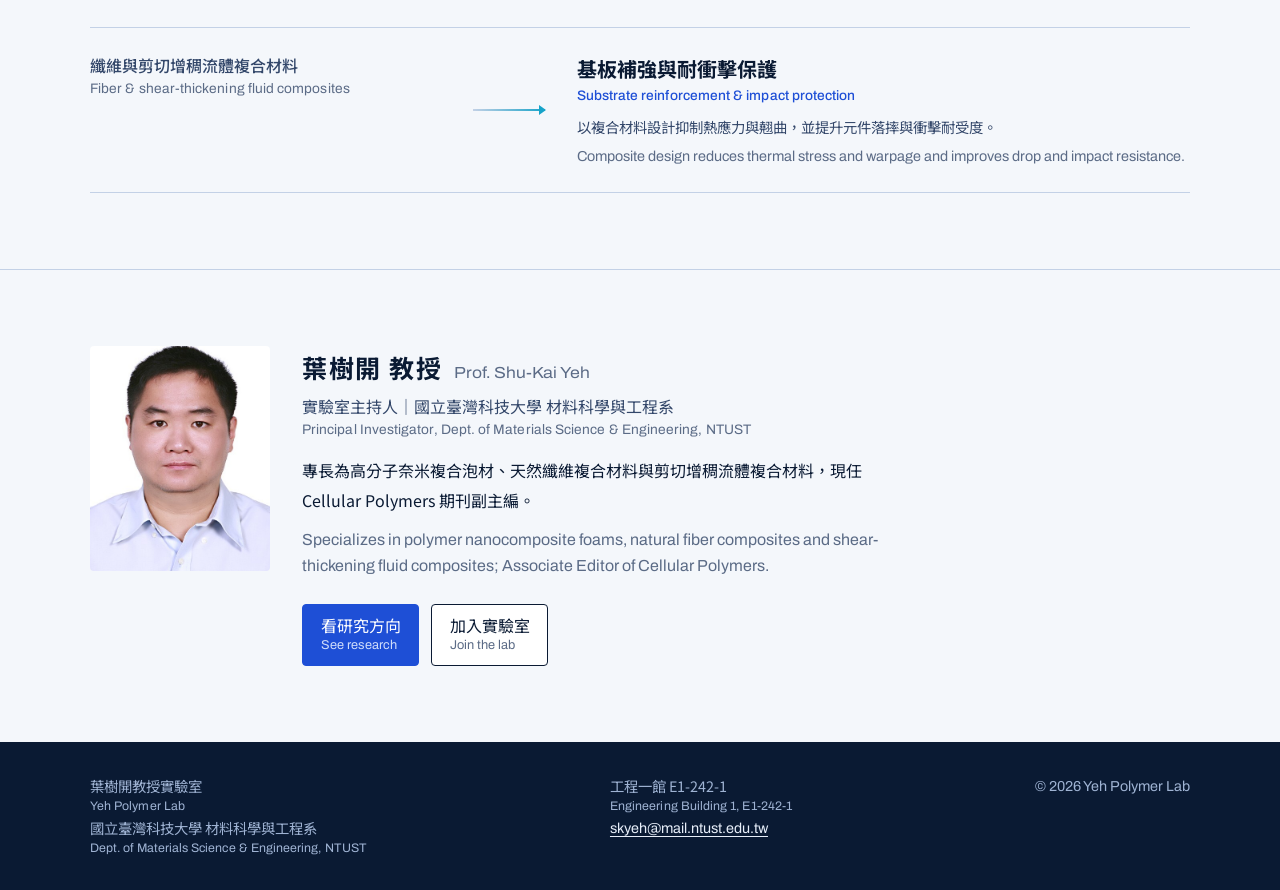
==== commit 75dcb58c: "v002" ====
--- a/index.html
+++ b/index.html
@@ -3,31 +3,19 @@
 <head>
   <meta charset="utf-8">
   <meta name="viewport" content="width=device-width, initial-scale=1">
-  <title></title>
-  <meta name="description" content="國立臺灣科技大學材料系 葉樹開教授實驗室：高分子奈米複合泡材、微孔發泡、天然纖維與剪切增稠流體複合材料、高分子流變。">
-  <link rel="icon" href="data:image/svg+xml,<svg xmlns='http://www.w3.org/2000/svg' viewBox='0 0 100 100'><circle cx='38' cy='40' r='26' fill='none' stroke='%23b9410f' stroke-width='8'/><circle cx='72' cy='70' r='18' fill='none' stroke='%231d1f1e' stroke-width='8'/></svg>">
+  <title>首頁 Home｜葉樹開教授實驗室 Yeh Polymer Lab</title>
+  <meta name="description" content="臺科大材料系葉樹開教授實驗室：高分子發泡、奈米複合材料與流變學，並朝電子封裝高分子材料發展。">
+  <meta name="theme-color" content="#0A1A33">
+  <link rel="icon" href="assets/favicon.svg" type="image/svg+xml">
   <link rel="preconnect" href="https://fonts.googleapis.com">
   <link rel="preconnect" href="https://fonts.gstatic.com" crossorigin>
-  <link rel="stylesheet" href="https://fonts.googleapis.com/css2?family=IBM+Plex+Mono:wght@400;500&family=Noto+Sans+TC:wght@400;600&family=Noto+Serif+TC:wght@600;700&display=swap">
+  <link rel="stylesheet" href="https://fonts.googleapis.com/css2?family=Archivo:wdth,wght@75..125,300..800&family=Noto+Sans+TC:wght@400;500;700&display=swap">
   <link rel="stylesheet" href="assets/style.css">
 </head>
-<body data-page="index">
+<body data-page="home">
+  <a class="skip" href="#main">跳到主要內容 Skip to content</a>
   <header id="site-header"></header>
-  <main>
-    <section class="hero" id="hero"></section>
-    <section class="section"><div class="container sec-head">
-      <div class="sec-num">01<span>About</span></div>
-      <div><h2>關於實驗室</h2><p class="lead" id="intro"></p><div class="facts" id="facts"></div></div>
-    </div></section>
-    <section class="section"><div class="container sec-head">
-      <div class="sec-num">02<span>Research</span></div>
-      <div><h2>研究主題</h2><ul class="topic-index" id="research-preview"></ul><a class="more" href="research.html">→ 查看各主題說明</a></div>
-    </div></section>
-    <section class="section"><div class="container sec-head">
-      <div class="sec-num">03<span>Honors</span></div>
-      <div><h2>近期榮譽</h2><div id="honor-preview"></div><a class="more" href="publications.html">→ 全部成果與榮譽</a></div>
-    </div></section>
-  </main>
+  <main id="main" tabindex="-1"><noscript><p class="wrap">本網站需要啟用 JavaScript。This site requires JavaScript.</p></noscript></main>
   <footer id="site-footer"></footer>
   <script src="data.js"></script>
   <script src="assets/main.js"></script>
--- a/assets/style.css
+++ b/assets/style.css
@@ -1,238 +1,287 @@
 /* =============================================================
-   設計方向：「材料規格書 × 泡孔顯微截面」
-   - 米白紙張底色 + 炭黑墨色，強調色取加工溫度的「燒橙」
-   - 標題用襯線體、標籤/代號用等寬字，像實驗紀錄與規格表
-   - 主視覺是程式生成的微孔泡材截面，而不是漸層 + emoji 卡片
-   顏色都在 :root，改這裡即可換色
+   Yeh Polymer Lab — 樣式
+   顏色與字體都在 :root，改這裡即可整站換色。
    ============================================================= */
 :root {
-  --paper: #f3f0e8;
-  --paper-2: #e8e3d6;
-  --ink: #1d1f1e;
-  --muted: #62655f;
-  --rule: #cdc6b5;
-  --accent: #b9410f;
-  --accent-ink: #fff7f0;
-  --teal: #0f6b66;
-  --hero-bg: #1d1f1e;
-  --hero-ink: #eee9dc;
-  --foam-line: rgba(238, 233, 220, 0.55);
-  --foam-hot: rgba(240, 138, 75, 0.85);
-  --page-foam: rgba(29, 31, 30, 0.10);
-  --serif: "Noto Serif TC", "Songti TC", "PMingLiU", serif;
-  --sans: "Noto Sans TC", system-ui, "Microsoft JhengHei", sans-serif;
-  --mono: "IBM Plex Mono", ui-monospace, "Consolas", monospace;
-}
-@media (prefers-color-scheme: dark) {
-  :root {
-    --paper: #141614;
-    --paper-2: #1c1f1c;
-    --ink: #ebe7dd;
-    --muted: #a3a59c;
-    --rule: #343830;
-    --accent: #f08a4b;
-    --accent-ink: #1a0d05;
-    --teal: #5cc2b8;
-    --hero-bg: #0b0c0b;
-    --page-foam: rgba(235, 231, 221, 0.08);
-  }
-}
-
-* { box-sizing: border-box; }
-html { scroll-behavior: smooth; }
+  --ink: #0A1A33;          /* 深海軍藍：文字、頁首、主視覺底色 */
+  --ink-2: #33476A;        /* 次要文字 */
+  --muted: #5B6B86;        /* 英文並排文字 */
+  --cobalt: #1E4FD6;       /* 主色：連結、強調 */
+  --cyan: #16A3C9;         /* 訊號色：底部填充膠、標記 */
+  --wafer: #DDE7F5;        /* 淺藍面板 */
+  --line: #C3D1E6;         /* 分隔線 */
+  --bg: #F4F7FB;           /* 無塵室白 */
+  --white: #FFFFFF;
+  --on-ink: #E7EEF9;
+  --on-ink-muted: #9FB3D3;
+
+  --f-latin: "Archivo", "Segoe UI", system-ui, sans-serif;
+  --f-zh: "Noto Sans TC", "PingFang TC", "Microsoft JhengHei", sans-serif;
+  --f-body: var(--f-latin), var(--f-zh);
+
+  /* 字級：以 1.25 為比例 */
+  --t-xs: 0.8rem;
+  --t-sm: 0.9rem;
+  --t-md: 1rem;
+  --t-lg: 1.25rem;
+  --t-xl: 1.563rem;
+  --t-2xl: 1.953rem;
+  --t-3xl: clamp(2rem, 4.2vw, 3.05rem);
+
+  --wrap: 1180px;
+  --gutter: clamp(16px, 4vw, 40px);
+  --radius: 4px;
+  color-scheme: light;
+}
+
+*, *::before, *::after { box-sizing: border-box; }
+html { -webkit-text-size-adjust: 100%; }
 body {
   margin: 0;
-  font-family: var(--sans);
-  background: var(--paper);
+  background: var(--bg);
   color: var(--ink);
-  line-height: 1.75;
-  display: flex;
-  flex-direction: column;
-  min-height: 100vh;
-}
-main { flex: 1; }
-a { color: var(--accent); text-decoration: none; }
-a:hover { text-decoration: underline; text-underline-offset: 3px; }
-h1, h2, h3 { font-family: var(--serif); line-height: 1.3; font-weight: 700; }
-.container { width: 100%; max-width: 1120px; margin: 0 auto; padding: 0 16px; }
-.mono { font-family: var(--mono); letter-spacing: 0.02em; }
-.muted { color: var(--muted); }
-.label {
-  font-family: var(--mono); font-size: 0.78rem; font-weight: 500;
-  letter-spacing: 0.12em; text-transform: uppercase; color: var(--muted);
-  margin: 0 0 12px; padding-bottom: 6px; border-bottom: 1px solid var(--rule);
-}
-
-/* ---------- Header ---------- */
-#site-header {
-  position: sticky; top: 0; z-index: 10;
-  background: var(--paper);
-  border-bottom: 2px solid var(--ink);
-}
-.header-inner { display: flex; align-items: center; justify-content: space-between; height: 60px; }
-.brand { display: flex; align-items: center; gap: 12px; color: var(--ink); font-weight: 700; min-width: 0; }
-.brand:hover { text-decoration: none; }
-.brand-mark {
-  font-family: var(--mono); font-size: 0.75rem; letter-spacing: 0.14em;
-  border: 1.5px solid var(--ink); padding: 2px 8px;
-}
-.brand-name { font-family: var(--serif); white-space: nowrap; overflow: hidden; text-overflow: ellipsis; }
-.nav { display: flex; }
+  font-family: var(--f-body);
+  font-size: var(--t-md);
+  line-height: 1.7;
+  text-rendering: optimizeLegibility;
+}
+img { max-width: 100%; display: block; }
+a { color: var(--cobalt); text-underline-offset: 3px; text-decoration-thickness: 1px; }
+a:hover { text-decoration-thickness: 2px; }
+:focus-visible { outline: 3px solid var(--cyan); outline-offset: 2px; border-radius: 2px; }
+h1, h2, h3, p, ul, ol, dl { margin: 0; }
+ul, ol { padding: 0; list-style: none; }
+
+.wrap { max-width: var(--wrap); margin-inline: auto; padding-inline: var(--gutter); }
+.skip { position: absolute; left: -9999px; top: 0; background: var(--ink); color: var(--white); padding: 8px 14px; z-index: 50; }
+.skip:focus { left: 8px; top: 8px; }
+main:focus { outline: none; }
+
+/* ---------- 中英並排 Bilingual ---------- */
+[lang="zh-Hant"] { font-family: var(--f-zh); }
+.en { font-family: var(--f-latin); color: var(--muted); }
+.bi { display: flex; flex-direction: column; }
+.bi > .en { font-size: 0.86em; line-height: 1.45; letter-spacing: 0.005em; }
+
+/* 段落並排：寬螢幕左中右英，窄螢幕上下 */
+.pair { display: grid; gap: 0.75rem 2.5rem; }
+.pair > p { max-width: 36em; }
+.pair > p[lang="zh-Hant"] { line-height: 1.85; }
+.pair > p.en { line-height: 1.65; }
+@media (min-width: 900px) {
+  .pair.split { grid-template-columns: 1fr 1fr; }
+}
+
+/* ---------- 頁首 Header ---------- */
+#site-header { background: var(--ink); color: var(--on-ink); position: relative; z-index: 10; }
+.bar { display: flex; align-items: center; justify-content: space-between; gap: 1.5rem; min-height: 72px; }
+.brand { display: flex; align-items: center; gap: 0.8rem; color: inherit; text-decoration: none; }
+.brand svg { flex: none; }
+.brand .bi > [lang="zh-Hant"] { font-weight: 700; font-size: 1.05rem; letter-spacing: 0.04em; }
+.brand .bi > .en { color: var(--on-ink-muted); font-size: 0.78rem; font-stretch: 112%; }
+
+.nav ul { display: flex; gap: 0.25rem; }
 .nav a {
-  color: var(--ink); padding: 18px 14px; display: flex; gap: 6px; align-items: baseline;
-  border-left: 1px solid var(--rule);
-}
-.nav a small { font-family: var(--mono); font-size: 0.7rem; color: var(--muted); }
-.nav a:hover { background: var(--paper-2); text-decoration: none; }
-.nav a.active { background: var(--ink); color: var(--paper); }
-.nav a.active small { color: var(--accent); }
-.nav-toggle { display: none; background: none; border: 0; width: 40px; height: 40px; cursor: pointer; padding: 10px 8px; }
-.nav-toggle span { display: block; height: 2px; background: var(--ink); margin: 6px 0; }
-
-@media (max-width: 760px) {
-  .nav-toggle { display: block; }
-  .nav {
-    display: none; position: absolute; top: 60px; left: 0; right: 0;
-    flex-direction: column; background: var(--paper); border-bottom: 2px solid var(--ink);
-  }
-  .nav.open { display: flex; }
-  .nav a { border-left: 0; border-top: 1px solid var(--rule); padding: 12px 16px; }
-}
-
-/* ---------- Hero ---------- */
-.hero { background: var(--hero-bg); color: var(--hero-ink); padding: 64px 0; overflow: hidden; }
-.hero-grid { display: grid; grid-template-columns: minmax(0, 1.05fr) minmax(0, 1fr); gap: 48px; align-items: center; }
-.hero h1 { font-size: clamp(2rem, 5vw, 3.2rem); margin: 0; }
-.eyebrow { font-size: 0.78rem; letter-spacing: 0.1em; text-transform: uppercase; opacity: 0.7; margin: 0 0 14px; }
-.hero-en { color: var(--foam-hot); margin: 6px 0 24px; }
-.hero-tag { font-size: 1.12rem; max-width: 34em; opacity: 0.92; }
-.hero-actions { display: flex; gap: 12px; flex-wrap: wrap; margin-top: 28px; }
+  display: flex; flex-direction: column; align-items: flex-start;
+  padding: 0.55rem 0.75rem; color: var(--on-ink); text-decoration: none;
+  border-bottom: 2px solid transparent; line-height: 1.3;
+}
+.nav a .en { color: var(--on-ink-muted); font-size: 0.72rem; font-stretch: 110%; }
+.nav a:hover { border-bottom-color: var(--on-ink-muted); }
+.nav a[aria-current="page"] { border-bottom-color: var(--cyan); }
+.nav a[aria-current="page"] .en { color: var(--cyan); }
+.menu-btn {
+  display: none; background: none; border: 1px solid #2C4470; color: var(--on-ink);
+  padding: 0.45rem 0.75rem; border-radius: var(--radius); font: inherit; font-size: var(--t-sm); cursor: pointer;
+}
+@media (max-width: 860px) {
+  .menu-btn { display: inline-flex; gap: 0.4rem; }
+  .nav { display: none; position: absolute; left: 0; right: 0; top: 100%; background: var(--ink); border-top: 1px solid #22385E; padding: 0.5rem var(--gutter) 1rem; }
+  .nav.open { display: block; }
+  .nav ul { flex-direction: column; }
+  .nav a { flex-direction: row; align-items: baseline; gap: 0.75rem; border-bottom: 1px solid #1B2F52; border-left: 2px solid transparent; padding: 0.8rem 0.5rem; }
+  .nav a[aria-current="page"] { border-bottom-color: #1B2F52; border-left-color: var(--cyan); }
+}
+
+/* ---------- 首頁主視覺 Hero ---------- */
+.hero { background: var(--ink); color: var(--on-ink); padding-block: clamp(2.5rem, 6vw, 5rem) clamp(3rem, 7vw, 5.5rem); overflow: hidden; }
+.hero-grid { display: grid; gap: 2.5rem; align-items: center; }
+@media (min-width: 980px) { .hero-grid { grid-template-columns: minmax(0, 5fr) minmax(0, 6fr); gap: 3.5rem; } }
+.hero h1 { display: flex; flex-direction: column; gap: 0.9rem; }
+.hero h1 [lang="zh-Hant"] { font-size: var(--t-3xl); line-height: 1.3; font-weight: 700; letter-spacing: 0.03em; }
+.hero h1 .en {
+  color: var(--on-ink-muted); font-size: clamp(1.05rem, 1.8vw, 1.3rem); font-weight: 400;
+  font-stretch: 118%; line-height: 1.4; max-width: 30ch;
+}
+.hero .lede { margin-top: 1.75rem; }
+.hero .lede p { max-width: 34em; color: var(--on-ink); }
+.hero .lede p.en { color: var(--on-ink-muted); }
+.status {
+  margin-top: 1.75rem; padding: 0.9rem 1rem; border-left: 3px solid var(--cyan);
+  background: rgba(22, 163, 201, 0.08); font-size: var(--t-sm); max-width: 38em;
+}
+.status .en { color: var(--on-ink-muted); }
+
+/* 封裝剖面圖 */
+.pkg { width: 100%; height: auto; }
+.pkg text { font-family: var(--f-body); }
+.pkg .lbl-zh { font-size: 15px; fill: var(--on-ink); font-family: var(--f-zh); font-weight: 500; }
+.pkg .lbl-en { font-size: 12px; fill: var(--on-ink-muted); font-stretch: 110%; }
+.pkg .lead { stroke: var(--on-ink-muted); stroke-width: 1; fill: none; }
+.uf-flow { animation: capillary 2.8s cubic-bezier(.3,.1,.2,1) .5s both; }
+.uf-front { animation: front 2.8s cubic-bezier(.3,.1,.2,1) .5s both; }
+@keyframes capillary { from { transform: scaleX(0); } to { transform: scaleX(1); } }
+@keyframes front { from { transform: translateX(0); opacity: 1; } 92% { opacity: 1; } to { transform: translateX(264px); opacity: 0; } }
+.fig-cap { margin-top: 0.75rem; font-size: var(--t-xs); color: var(--on-ink-muted); display: flex; flex-direction: column; }
+.fig-cap .en { color: var(--on-ink-muted); opacity: 0.85; }
+
+/* ---------- 區塊 Section ---------- */
+.section { padding-block: clamp(3rem, 6vw, 4.75rem); }
+.section + .section { border-top: 1px solid var(--line); }
+.section-head { margin-bottom: 2rem; display: grid; gap: 0.5rem; max-width: 46em; }
+.section-head h2 { display: flex; flex-wrap: wrap; align-items: baseline; gap: 0.25rem 0.9rem; }
+.section-head h2 [lang="zh-Hant"] { font-size: var(--t-2xl); font-weight: 700; letter-spacing: 0.03em; line-height: 1.3; }
+.section-head h2 .en { font-size: var(--t-lg); font-weight: 500; font-stretch: 112%; }
+.section-head p { color: var(--ink-2); }
+
+/* 專長 → 封裝 對照 */
+.bridges { border-top: 2px solid var(--ink); }
+.bridge {
+  display: grid; gap: 0.75rem 2rem; padding-block: 1.5rem; border-bottom: 1px solid var(--line);
+}
+@media (min-width: 820px) {
+  .bridge { grid-template-columns: minmax(0, 4fr) 72px minmax(0, 7fr); align-items: start; }
+}
+.bridge .from [lang="zh-Hant"] { font-weight: 500; color: var(--ink-2); }
+.bridge .to [lang="zh-Hant"] { font-weight: 700; font-size: var(--t-lg); }
+.bridge .to .en { color: var(--cobalt); font-weight: 500; }
+.bridge .why { margin-top: 0.6rem; display: grid; gap: 0.25rem; font-size: var(--t-sm); color: var(--ink-2); }
+.bridge .why .en { color: var(--muted); }
+.link-line { align-self: center; height: 2px; background: linear-gradient(90deg, var(--line), var(--cyan)); position: relative; }
+.link-line::after { content: ""; position: absolute; right: -1px; top: -4px; border: 5px solid transparent; border-left: 7px solid var(--cyan); border-right: 0; }
+@media (max-width: 819px) { .link-line { width: 2px; height: 22px; background: linear-gradient(180deg, var(--line), var(--cyan)); margin-left: 6px; } .link-line::after { right: -4px; top: auto; bottom: -6px; border: 5px solid transparent; border-top: 7px solid var(--cyan); border-bottom: 0; } }
+
+/* 首頁：主持人與入口 */
+.home-pi { display: grid; gap: 2rem; align-items: start; }
+@media (min-width: 820px) { .home-pi { grid-template-columns: 180px 1fr; } }
+.home-pi img { width: 180px; aspect-ratio: 4 / 5; object-fit: cover; border-radius: var(--radius); background: var(--wafer); }
+.pi-name { display: flex; flex-wrap: wrap; align-items: baseline; gap: 0.25rem 0.75rem; }
+.pi-name [lang="zh-Hant"] { font-size: var(--t-xl); font-weight: 700; letter-spacing: 0.06em; }
+.pi-name .en { font-size: var(--t-md); font-stretch: 110%; }
+.pi-role { color: var(--ink-2); margin-top: 0.25rem; }
+.pi-role .en { color: var(--muted); }
+.jump { margin-top: 1.5rem; display: flex; flex-wrap: wrap; gap: 0.75rem; }
 .btn {
-  display: inline-block; padding: 10px 20px; font-weight: 600;
-  background: var(--accent); color: var(--accent-ink); border: 1.5px solid var(--accent);
-}
-.btn:hover { text-decoration: none; filter: brightness(1.08); }
-.btn-ghost { background: transparent; color: var(--hero-ink); border-color: var(--foam-line); }
-
-.hero-fig { margin: 0; border: 1px solid var(--foam-line); position: relative; }
-.hero-foam { display: block; width: 100%; aspect-ratio: 4 / 3; }
-.hero-foam circle { fill: none; stroke: var(--foam-line); stroke-width: 1.4; }
-.hero-foam circle.hot { stroke: var(--foam-hot); stroke-width: 1.8; }
-.hero-fig figcaption {
-  position: absolute; left: 0; right: 0; bottom: 0;
-  display: flex; align-items: center; gap: 10px;
-  font-size: 0.72rem; padding: 8px 12px; background: var(--hero-bg); border-top: 1px solid var(--foam-line);
-}
-.scale { display: inline-block; width: 48px; height: 4px; background: var(--hero-ink); }
-@media (max-width: 860px) {
-  .hero { padding: 40px 0 48px; }
-  .hero-grid { grid-template-columns: minmax(0, 1fr); gap: 32px; }
-}
-
-/* ---------- 子頁頁首 ---------- */
-.page-head { position: relative; padding: 56px 0 28px; border-bottom: 1px solid var(--rule); overflow: hidden; }
-.page-head .container { position: relative; }
-.page-head h1 { margin: 0; font-size: clamp(1.8rem, 4vw, 2.6rem); }
-.page-head p { margin: 4px 0 0; font-family: var(--mono); color: var(--muted); letter-spacing: 0.1em; text-transform: uppercase; font-size: 0.8rem; }
-.page-foam { position: absolute; inset: 0; width: 100%; height: 100%; }
-.page-foam circle { fill: none; stroke: var(--page-foam); stroke-width: 1.2; }
-.page-foam circle.hot { stroke: var(--accent); stroke-opacity: 0.35; }
-
-/* ---------- Sections ---------- */
-section.section { padding: 64px 0; }
-section.section + section.section { border-top: 1px solid var(--rule); }
-.sec-head { display: grid; grid-template-columns: 180px 1fr; gap: 24px; }
-.sec-num { font-family: var(--mono); color: var(--accent); font-size: 0.85rem; padding-top: 8px; }
-.sec-num span { display: block; color: var(--muted); }
-.sec-head h2 { margin: 0 0 16px; font-size: 1.7rem; }
-.lead { font-size: 1.08rem; max-width: 46em; margin: 0; }
-@media (max-width: 760px) { .sec-head { grid-template-columns: minmax(0, 1fr); gap: 4px; } }
-
-.facts { display: grid; grid-template-columns: repeat(3, 1fr); border: 1.5px solid var(--ink); margin-top: 32px; }
-.facts div { padding: 16px 20px; border-left: 1px solid var(--rule); }
-.facts div:first-child { border-left: 0; }
-.facts b { display: block; font-size: 1.6rem; color: var(--accent); font-weight: 500; }
-.facts span { font-size: 0.85rem; color: var(--muted); }
-@media (max-width: 560px) {
-  .facts { grid-template-columns: 1fr; }
-  .facts div { border-left: 0; border-top: 1px solid var(--rule); }
-  .facts div:first-child { border-top: 0; }
-}
-
-.topic-index { list-style: none; margin: 0; padding: 0; columns: 2; column-gap: 32px; }
-.topic-index li { break-inside: avoid; padding: 10px 0; border-bottom: 1px dashed var(--rule); display: flex; gap: 14px; }
-.topic-index span { font-family: var(--mono); color: var(--accent); }
-@media (max-width: 760px) { .topic-index { columns: 1; } }
-.more { display: inline-block; margin-top: 16px; font-family: var(--mono); font-size: 0.85rem; }
-
-/* ---------- 研究列 ---------- */
-.r-row {
-  display: grid; grid-template-columns: 64px minmax(0, 1fr) minmax(0, 1.4fr); gap: 24px;
-  padding: 28px 0; border-top: 1px solid var(--rule);
-}
-.r-row:last-child { border-bottom: 1px solid var(--rule); }
-.r-code { font-size: 1.4rem; color: var(--accent); }
-.r-head h3 { margin: 0; font-size: 1.25rem; }
-.r-en { margin: 6px 0 0; color: var(--muted); font-size: 0.8rem; }
-.r-body p { margin: 0 0 12px; }
-@media (max-width: 760px) {
-  .r-row { grid-template-columns: 1fr; gap: 8px; }
-}
-
-.tags { list-style: none; padding: 0; margin: 0; display: flex; flex-wrap: wrap; gap: 6px; }
-.tags li {
-  font-size: 0.8rem; padding: 2px 10px; border: 1px solid var(--teal); color: var(--teal);
-}
-
-/* ---------- 時間軸 ---------- */
-.timeline { list-style: none; margin: 0 0 28px; padding: 0; }
-.timeline li { display: grid; grid-template-columns: 110px 1fr; gap: 16px; padding: 8px 0; border-bottom: 1px dashed var(--rule); }
-.timeline li span:first-child { color: var(--accent); font-size: 0.88rem; padding-top: 2px; }
-@media (max-width: 480px) { .timeline li { grid-template-columns: 1fr; gap: 0; } }
-
-/* ---------- 論文 ---------- */
-.year-block { display: grid; grid-template-columns: 80px 1fr; gap: 16px; }
-.year-block h3 { margin: 14px 0 0; color: var(--accent); font-weight: 500; }
-.pubs { list-style: none; padding: 0; margin: 0; }
-.pubs li { padding: 14px 0; border-bottom: 1px solid var(--rule); }
-.pub-title { font-weight: 600; font-family: var(--serif); }
-.pub-meta { color: var(--muted); font-size: 0.92rem; }
-.todo { font-family: var(--mono); font-size: 0.82rem; color: var(--muted); border-left: 3px solid var(--accent); padding: 4px 12px; }
-
-/* ---------- 成員 ---------- */
-.pi { display: grid; grid-template-columns: 280px 1fr; gap: 48px; }
-.pi-side h2 { margin: 16px 0 0; font-size: 1.8rem; }
-.pi-side h2 span { font-size: 1rem; font-weight: 400; }
-.pi-side .avatar { width: 100%; height: auto; aspect-ratio: 3 / 4; border-radius: 0; filter: grayscale(0.25); border: 1.5px solid var(--ink); }
-.pi-cols { display: grid; grid-template-columns: 1fr 1fr; gap: 32px; }
-.plain { margin: 0; padding-left: 1.1em; }
-@media (max-width: 860px) {
-  .pi { grid-template-columns: 1fr; gap: 24px; }
-  .pi-side .avatar { max-width: 220px; }
-  .pi-cols { grid-template-columns: 1fr; }
-}
-.kv { display: grid; grid-template-columns: auto 1fr; gap: 4px 16px; margin: 16px 0 0; font-size: 0.92rem; }
-.kv dt { font-family: var(--mono); color: var(--muted); font-size: 0.8rem; padding-top: 2px; }
-.kv dd { margin: 0; overflow-wrap: anywhere; }
-.kv-lg { font-size: 1rem; gap: 10px 20px; margin: 0 0 28px; }
-
-.section-block { margin-bottom: 40px; }
-.members { display: grid; grid-template-columns: repeat(auto-fill, minmax(200px, 1fr)); gap: 16px; }
-.member { border: 1px solid var(--rule); padding: 16px; display: flex; gap: 14px; align-items: center; }
-.member h3 { margin: 0; font-size: 1.05rem; }
-.member p { margin: 0; font-size: 0.88rem; }
-.avatar { width: 64px; height: 64px; object-fit: cover; flex-shrink: 0; border-radius: 50%; }
-.avatar-text { display: grid; place-items: center; font-family: var(--serif); font-size: 1.5rem; background: var(--paper-2); color: var(--accent); }
-.empty { border: 1.5px dashed var(--rule); padding: 24px; text-align: center; color: var(--muted); }
-
-/* ---------- 聯絡 ---------- */
-.two-col { display: grid; grid-template-columns: 1fr 1fr; gap: 48px; }
-@media (max-width: 760px) { .two-col { grid-template-columns: 1fr; gap: 28px; } }
-.note { background: var(--paper-2); padding: 20px 24px; border-left: 4px solid var(--accent); }
-.note h3 { margin: 0 0 6px; }
-.note p { margin: 0; }
-#map iframe { width: 100%; height: 380px; border: 1.5px solid var(--ink); display: block; }
-
-/* ---------- Footer ---------- */
-#site-footer { border-top: 2px solid var(--ink); padding: 28px 0; font-size: 0.88rem; }
-.footer-inner { display: flex; flex-wrap: wrap; gap: 20px; justify-content: space-between; }
+  display: inline-flex; flex-direction: column; padding: 0.65rem 1.1rem; border-radius: var(--radius);
+  text-decoration: none; line-height: 1.35; border: 1px solid var(--ink); color: var(--ink); background: var(--white);
+}
+.btn .en { font-size: var(--t-xs); }
+.btn:hover { background: var(--wafer); }
+.btn.primary { background: var(--cobalt); border-color: var(--cobalt); color: var(--white); }
+.btn.primary .en { color: #CFDCFA; }
+.btn.primary:hover { background: #1841B5; }
+
+/* ---------- 內頁標題 Page head ---------- */
+.page-head { background: var(--ink); color: var(--on-ink); padding-block: 2.5rem 2.75rem; border-bottom: 3px solid var(--cyan); }
+.page-head h1 { display: flex; flex-wrap: wrap; align-items: baseline; gap: 0.25rem 1rem; }
+.page-head h1 [lang="zh-Hant"] { font-size: var(--t-3xl); font-weight: 700; letter-spacing: 0.06em; line-height: 1.2; }
+.page-head h1 .en { font-size: var(--t-xl); color: var(--on-ink-muted); font-stretch: 118%; font-weight: 400; }
+.page-head .sub { margin-top: 0.9rem; max-width: 46em; color: var(--on-ink); }
+.page-head .sub .en { color: var(--on-ink-muted); }
+
+/* ---------- 研究 Research ---------- */
+.topics { border-top: 2px solid var(--ink); }
+.topic { display: grid; gap: 1rem 2.5rem; padding-block: 2rem; border-bottom: 1px solid var(--line); }
+@media (min-width: 900px) { .topic { grid-template-columns: minmax(0, 4fr) minmax(0, 8fr); } }
+.topic h2 { display: flex; flex-direction: column; gap: 0.3rem; }
+.topic h2 [lang="zh-Hant"] { font-size: var(--t-xl); line-height: 1.35; font-weight: 700; }
+.topic h2 .en { font-size: var(--t-md); font-weight: 500; font-stretch: 108%; color: var(--ink-2); }
+.topic.planned { background: linear-gradient(90deg, var(--wafer), transparent 80%); padding-inline: 1.25rem; border-left: 3px solid var(--cyan); }
+.flag { display: inline-flex; gap: 0.4rem; align-items: baseline; margin-top: 0.75rem; font-size: var(--t-xs); color: #0B6E8A; background: #D3EEF6; padding: 0.15rem 0.55rem; border-radius: 999px; width: fit-content; }
+.flag .en { color: #0B6E8A; }
+.tags { display: flex; flex-wrap: wrap; gap: 0.5rem; margin-top: 1.1rem; }
+.tags li { font-size: var(--t-xs); border: 1px solid var(--line); background: var(--white); border-radius: var(--radius); padding: 0.2rem 0.6rem; color: var(--ink-2); }
+.tags li .en { margin-left: 0.35rem; }
+
+/* ---------- 成員 Members ---------- */
+.profile { display: grid; gap: 2.5rem; }
+@media (min-width: 900px) { .profile { grid-template-columns: 240px 1fr; } }
+.profile img { width: 100%; max-width: 240px; aspect-ratio: 4 / 5; object-fit: cover; border-radius: var(--radius); background: var(--wafer); }
+.facts { margin-top: 1.25rem; display: grid; gap: 0.4rem; font-size: var(--t-sm); }
+.facts div { display: grid; grid-template-columns: 6.5rem 1fr; gap: 0.75rem; }
+.facts dt { color: var(--muted); }
+.facts dd { margin: 0; overflow-wrap: anywhere; }
+.cv { display: grid; gap: 2.5rem; margin-top: 2.5rem; }
+@media (min-width: 900px) { .cv { grid-template-columns: 1fr 1fr; } }
+.cv h3, .members-group h3 { display: flex; align-items: baseline; gap: 0.6rem; font-size: var(--t-lg); padding-bottom: 0.5rem; border-bottom: 2px solid var(--ink); margin-bottom: 0.5rem; }
+.cv h3 .en, .members-group h3 .en { font-size: var(--t-sm); font-weight: 500; }
+.timeline li { display: grid; grid-template-columns: 6.5rem 1fr; gap: 1rem; padding-block: 0.7rem; border-bottom: 1px solid var(--line); }
+.timeline .yr { font-variant-numeric: tabular-nums; color: var(--cobalt); font-weight: 600; font-size: var(--t-sm); padding-top: 0.15rem; }
+.timeline .bi > .en { font-size: var(--t-sm); }
+.plain li { padding-block: 0.7rem; border-bottom: 1px solid var(--line); }
+.plain .bi > .en { font-size: var(--t-sm); }
+.members-groups { display: grid; gap: 2rem; }
+@media (min-width: 900px) { .members-groups { grid-template-columns: 1fr 1fr; } }
+.people { display: grid; gap: 1rem; grid-template-columns: repeat(auto-fill, minmax(150px, 1fr)); margin-top: 1rem; }
+.person img, .person .ph { width: 100%; aspect-ratio: 1; object-fit: cover; border-radius: var(--radius); background: var(--wafer); }
+.person .ph { display: grid; place-items: center; font-size: 2rem; color: var(--ink-2); font-family: var(--f-zh); }
+.person .bi { margin-top: 0.5rem; font-size: var(--t-sm); }
+.empty { padding: 1rem; border: 1px dashed var(--line); border-radius: var(--radius); color: var(--ink-2); font-size: var(--t-sm); margin-top: 1rem; display: grid; gap: 0.15rem; }
+
+/* ---------- 論文 Publications ---------- */
+.pubs { border-top: 2px solid var(--ink); }
+.pub { display: grid; gap: 0.25rem 2rem; padding-block: 1.4rem; border-bottom: 1px solid var(--line); }
+@media (min-width: 760px) { .pub { grid-template-columns: 5rem 1fr; } }
+.pub .yr { font-size: var(--t-lg); font-weight: 700; color: var(--cobalt); font-variant-numeric: tabular-nums; font-stretch: 112%; }
+.pub .t { font-weight: 600; font-size: 1.05rem; line-height: 1.45; max-width: 46em; }
+.pub .a, .pub .v { color: var(--ink-2); font-size: var(--t-sm); }
+.pub .v { font-style: italic; }
+.pub .flag { margin-top: 0.5rem; }
+.notice { display: grid; gap: 0.25rem; padding: 1rem 1.2rem; background: var(--wafer); border-radius: var(--radius); margin-bottom: 2rem; max-width: 52em; font-size: var(--t-sm); }
+
+/* ---------- 課程 Courses ---------- */
+.courses { display: grid; gap: 0; border-top: 2px solid var(--ink); }
+.course { display: grid; gap: 0.75rem 2.5rem; padding-block: 1.75rem; border-bottom: 1px solid var(--line); }
+@media (min-width: 900px) { .course { grid-template-columns: minmax(0, 4fr) minmax(0, 8fr); } }
+.course h2 { display: flex; flex-direction: column; gap: 0.2rem; }
+.course h2 [lang="zh-Hant"] { font-size: var(--t-xl); font-weight: 700; }
+.course h2 .en { font-size: var(--t-md); font-weight: 500; color: var(--ink-2); }
+.course .term { margin-top: 0.75rem; font-size: var(--t-sm); color: var(--muted); }
+
+/* ---------- 聯絡 Contact ---------- */
+.contact-grid { display: grid; gap: 2.5rem; }
+@media (min-width: 900px) { .contact-grid { grid-template-columns: 5fr 7fr; } }
+.contact-list { border-top: 2px solid var(--ink); }
+.contact-list div { display: grid; grid-template-columns: 7.5rem 1fr; gap: 1rem; padding-block: 0.9rem; border-bottom: 1px solid var(--line); }
+.contact-list dt { font-size: var(--t-sm); }
+.contact-list dt .en { font-size: var(--t-xs); }
+.contact-list dd { margin: 0; overflow-wrap: anywhere; }
+.map { width: 100%; aspect-ratio: 4 / 3; border: 0; border-radius: var(--radius); background: var(--wafer); }
+.join { margin-top: 2rem; padding: 1.25rem; border-left: 3px solid var(--cobalt); background: var(--white); display: grid; gap: 0.5rem; }
+
+/* ---------- 頁尾 Footer ---------- */
+#site-footer { background: var(--ink); color: var(--on-ink-muted); font-size: var(--t-sm); margin-top: 0; }
+.foot { display: flex; flex-wrap: wrap; justify-content: space-between; gap: 1rem 2rem; padding-block: 2rem; }
+.foot a { color: var(--on-ink); }
+.foot .bi > .en { color: var(--on-ink-muted); }
+
+@media (prefers-reduced-motion: reduce) {
+  .uf-flow, .uf-front { animation: none; }
+  .uf-front { opacity: 0; }
+}
+
+@media (max-width: 600px) {
+  .pkg .lbl-zh { font-size: 19px; }
+  .pkg .lbl-en { font-size: 15px; }
+  .timeline li { grid-template-columns: 4.75rem 1fr; gap: 0.75rem; }
+  .facts div { grid-template-columns: 5rem 1fr; }
+  .contact-list div { grid-template-columns: 5.5rem 1fr; }
+}
+
+/* Guidelines pass: wrapping, touch */
+h1, h2, h3 { text-wrap: balance; }
+p { text-wrap: pretty; }
+a, button { touch-action: manipulation; -webkit-tap-highlight-color: rgba(22, 163, 201, 0.25); }
+.btn:active { transform: translateY(1px); }
+body { min-height: 100vh; display: flex; flex-direction: column; }
+main { flex: 1 0 auto; }
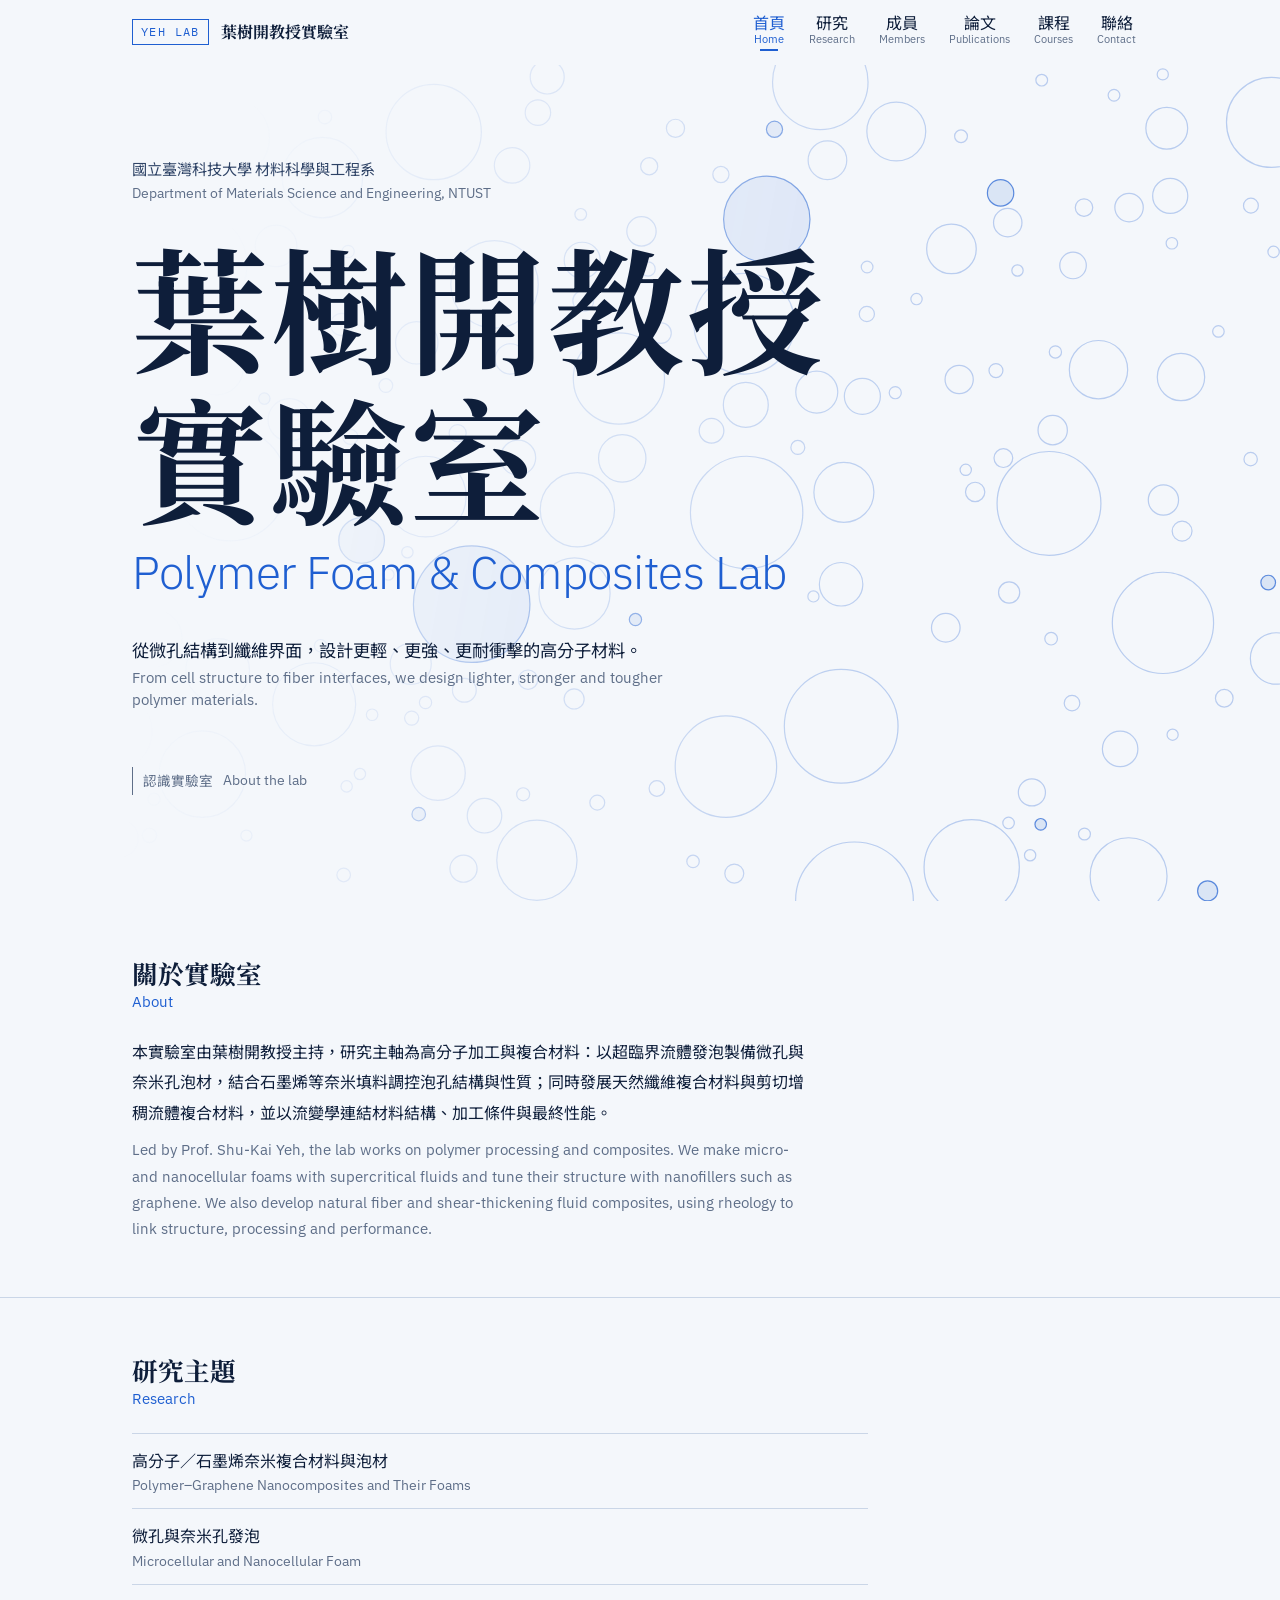
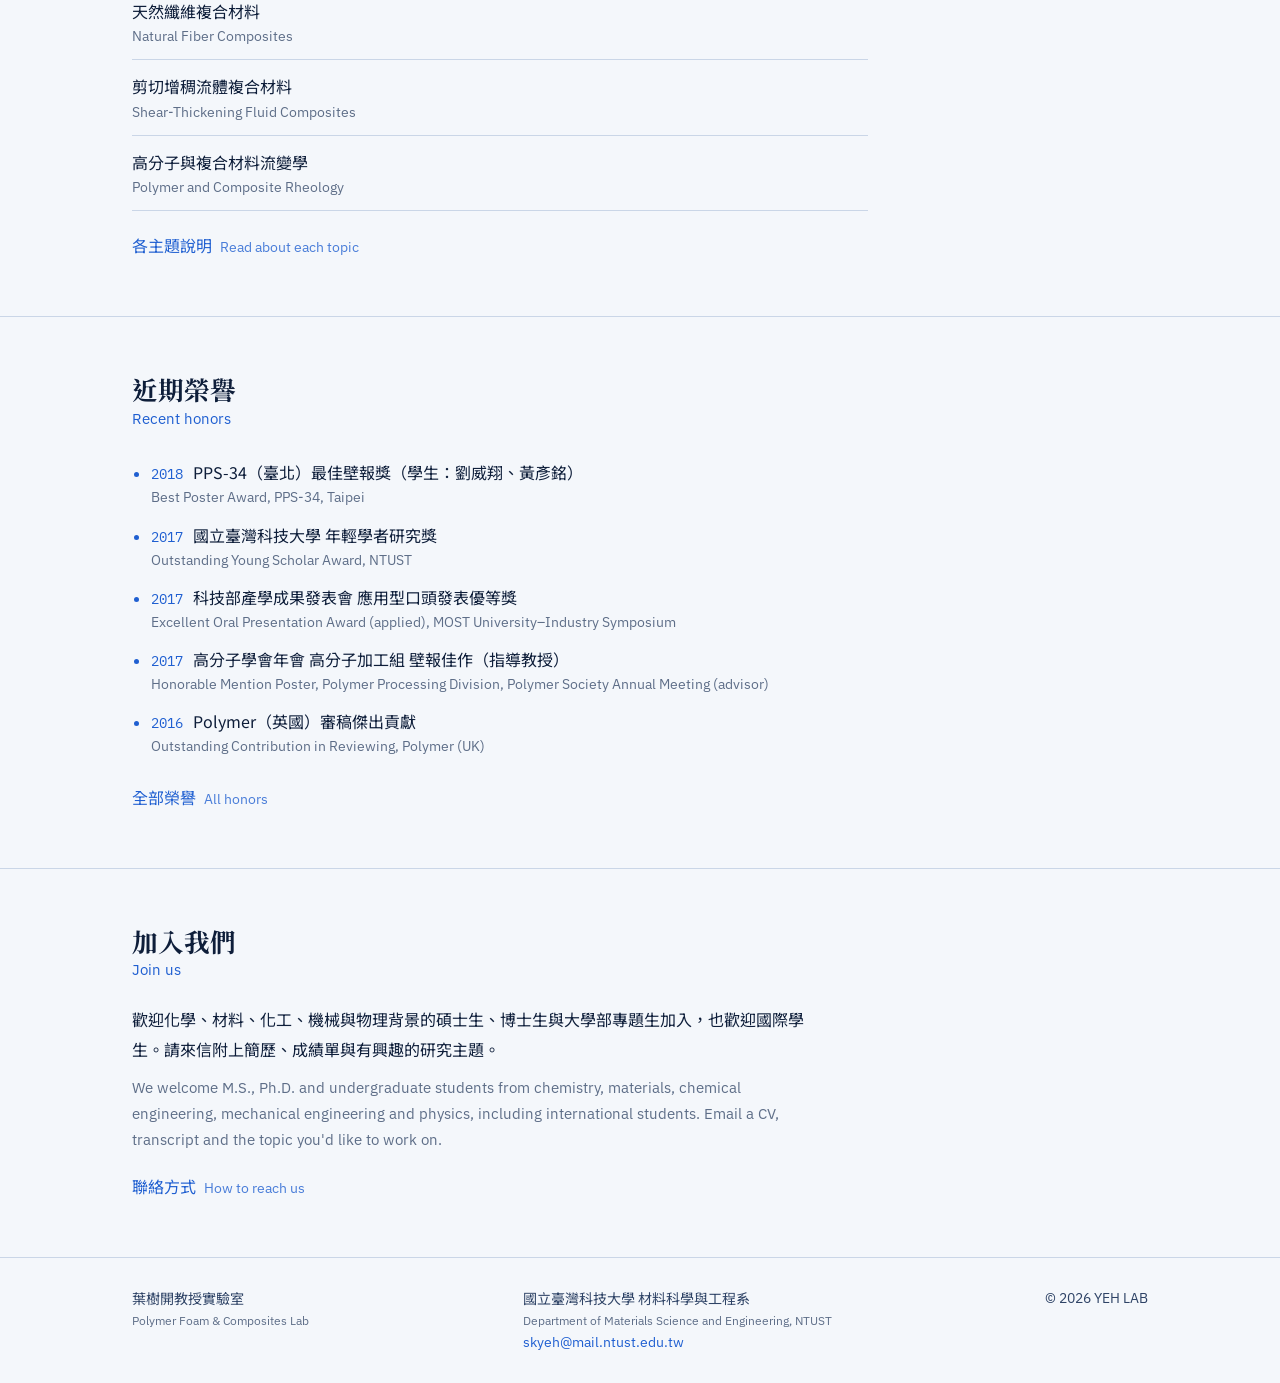
==== commit 89c0816a: "v003" ====
--- a/index.html
+++ b/index.html
@@ -3,19 +3,20 @@
 <head>
   <meta charset="utf-8">
   <meta name="viewport" content="width=device-width, initial-scale=1">
-  <title>首頁 Home｜葉樹開教授實驗室 Yeh Polymer Lab</title>
-  <meta name="description" content="臺科大材料系葉樹開教授實驗室：高分子發泡、奈米複合材料與流變學，並朝電子封裝高分子材料發展。">
-  <meta name="theme-color" content="#0A1A33">
+  <title>首頁 Home｜葉樹開教授實驗室</title>
+  <meta name="description" content="國立臺灣科技大學材料系 葉樹開教授實驗室：高分子奈米複合泡材、微孔發泡、天然纖維與剪切增稠流體複合材料、高分子流變。">
+  <meta name="theme-color" content="#F4F7FB" media="(prefers-color-scheme: light)">
+  <meta name="theme-color" content="#0A1428" media="(prefers-color-scheme: dark)">
   <link rel="icon" href="assets/favicon.svg" type="image/svg+xml">
   <link rel="preconnect" href="https://fonts.googleapis.com">
   <link rel="preconnect" href="https://fonts.gstatic.com" crossorigin>
-  <link rel="stylesheet" href="https://fonts.googleapis.com/css2?family=Archivo:wdth,wght@75..125,300..800&family=Noto+Sans+TC:wght@400;500;700&display=swap">
+  <link rel="stylesheet" href="https://fonts.googleapis.com/css2?family=IBM+Plex+Mono:wght@400;500&family=IBM+Plex+Sans:wght@300;400;500;600&family=Noto+Sans+TC:wght@400;500;700&family=Noto+Serif+TC:wght@600;700&display=swap">
   <link rel="stylesheet" href="assets/style.css">
 </head>
 <body data-page="home">
-  <a class="skip" href="#main">跳到主要內容 Skip to content</a>
+  <a class="skip-link" href="#main">跳至主要內容 Skip to content</a>
   <header id="site-header"></header>
-  <main id="main" tabindex="-1"><noscript><p class="wrap">本網站需要啟用 JavaScript。This site requires JavaScript.</p></noscript></main>
+  <main id="main" tabindex="-1"><noscript><p class="container">本網站需要啟用 JavaScript。This site requires JavaScript.</p></noscript></main>
   <footer id="site-footer"></footer>
   <script src="data.js"></script>
   <script src="assets/main.js"></script>
--- a/assets/style.css
+++ b/assets/style.css
@@ -1,287 +1,232 @@
 /* =============================================================
-   Yeh Polymer Lab — 樣式
-   顏色與字體都在 :root，改這裡即可整站換色。
+   設計方向：「泡孔顯微截面 × 冷藍實驗室」
+   - 首頁：實驗室名稱滿版大字，背景是程式生成的泡孔截面
+   - 內頁：一般文件排版，由上而下閱讀，細線分隔，不用表格式拼接
+   - 中英並排：中文在上、英文緊接在下，以較淡的顏色區分
+   顏色都在 :root，改這裡即可換色
    ============================================================= */
 :root {
-  --ink: #0A1A33;          /* 深海軍藍：文字、頁首、主視覺底色 */
-  --ink-2: #33476A;        /* 次要文字 */
-  --muted: #5B6B86;        /* 英文並排文字 */
-  --cobalt: #1E4FD6;       /* 主色：連結、強調 */
-  --cyan: #16A3C9;         /* 訊號色：底部填充膠、標記 */
-  --wafer: #DDE7F5;        /* 淺藍面板 */
-  --line: #C3D1E6;         /* 分隔線 */
-  --bg: #F4F7FB;           /* 無塵室白 */
-  --white: #FFFFFF;
-  --on-ink: #E7EEF9;
-  --on-ink-muted: #9FB3D3;
-
-  --f-latin: "Archivo", "Segoe UI", system-ui, sans-serif;
-  --f-zh: "Noto Sans TC", "PingFang TC", "Microsoft JhengHei", sans-serif;
-  --f-body: var(--f-latin), var(--f-zh);
-
-  /* 字級：以 1.25 為比例 */
-  --t-xs: 0.8rem;
-  --t-sm: 0.9rem;
-  --t-md: 1rem;
-  --t-lg: 1.25rem;
-  --t-xl: 1.563rem;
-  --t-2xl: 1.953rem;
-  --t-3xl: clamp(2rem, 4.2vw, 3.05rem);
-
-  --wrap: 1180px;
-  --gutter: clamp(16px, 4vw, 40px);
-  --radius: 4px;
   color-scheme: light;
-}
-
-*, *::before, *::after { box-sizing: border-box; }
-html { -webkit-text-size-adjust: 100%; }
+  --paper: #F4F7FB;
+  --paper-2: #E5EDF7;
+  --ink: #0E1E3A;
+  --ink-2: #2E4366;
+  --muted: #5E6E88;
+  --rule: #CAD6E7;
+  --accent: #1F5FD1;
+  --accent-deep: #133F95;
+  --cyan: #0E86AE;
+  --foam: rgba(31, 95, 209, 0.28);
+  --foam-hot: #1F5FD1;
+
+  --serif: "Noto Serif TC", "Songti TC", "PMingLiU", serif;
+  --sans: "Noto Sans TC", system-ui, "Microsoft JhengHei", sans-serif;
+  --latin: "IBM Plex Sans", "Segoe UI", system-ui, sans-serif;
+  --mono: "IBM Plex Mono", ui-monospace, "Consolas", monospace;
+}
+@media (prefers-color-scheme: dark) {
+  :root:not([data-theme="light"]) {
+    color-scheme: dark;
+    --paper: #0A1428;
+    --paper-2: #12203A;
+    --ink: #E6EDF8;
+    --ink-2: #C3D0E6;
+    --muted: #93A3BE;
+    --rule: #22334F;
+    --accent: #6FA0FF;
+    --accent-deep: #9CC0FF;
+    --cyan: #55C3E6;
+    --foam: rgba(111, 160, 255, 0.25);
+    --foam-hot: #6FA0FF;
+  }
+}
+
+* { box-sizing: border-box; }
+html { scroll-padding-top: 76px; -webkit-text-size-adjust: 100%; }
 body {
-  margin: 0;
-  background: var(--bg);
-  color: var(--ink);
-  font-family: var(--f-body);
-  font-size: var(--t-md);
-  line-height: 1.7;
-  text-rendering: optimizeLegibility;
-}
+  margin: 0; min-height: 100vh; display: flex; flex-direction: column;
+  background: var(--paper); color: var(--ink);
+  font-family: var(--latin), var(--sans); line-height: 1.75;
+  touch-action: manipulation; -webkit-tap-highlight-color: transparent;
+}
+main { flex: 1 0 auto; }
+main:focus { outline: none; }
 img { max-width: 100%; display: block; }
-a { color: var(--cobalt); text-underline-offset: 3px; text-decoration-thickness: 1px; }
-a:hover { text-decoration-thickness: 2px; }
-:focus-visible { outline: 3px solid var(--cyan); outline-offset: 2px; border-radius: 2px; }
-h1, h2, h3, p, ul, ol, dl { margin: 0; }
-ul, ol { padding: 0; list-style: none; }
-
-.wrap { max-width: var(--wrap); margin-inline: auto; padding-inline: var(--gutter); }
-.skip { position: absolute; left: -9999px; top: 0; background: var(--ink); color: var(--white); padding: 8px 14px; z-index: 50; }
-.skip:focus { left: 8px; top: 8px; }
-main:focus { outline: none; }
-
-/* ---------- 中英並排 Bilingual ---------- */
-[lang="zh-Hant"] { font-family: var(--f-zh); }
-.en { font-family: var(--f-latin); color: var(--muted); }
-.bi { display: flex; flex-direction: column; }
-.bi > .en { font-size: 0.86em; line-height: 1.45; letter-spacing: 0.005em; }
-
-/* 段落並排：寬螢幕左中右英，窄螢幕上下 */
-.pair { display: grid; gap: 0.75rem 2.5rem; }
-.pair > p { max-width: 36em; }
-.pair > p[lang="zh-Hant"] { line-height: 1.85; }
-.pair > p.en { line-height: 1.65; }
-@media (min-width: 900px) {
-  .pair.split { grid-template-columns: 1fr 1fr; }
-}
-
-/* ---------- 頁首 Header ---------- */
-#site-header { background: var(--ink); color: var(--on-ink); position: relative; z-index: 10; }
-.bar { display: flex; align-items: center; justify-content: space-between; gap: 1.5rem; min-height: 72px; }
-.brand { display: flex; align-items: center; gap: 0.8rem; color: inherit; text-decoration: none; }
-.brand svg { flex: none; }
-.brand .bi > [lang="zh-Hant"] { font-weight: 700; font-size: 1.05rem; letter-spacing: 0.04em; }
-.brand .bi > .en { color: var(--on-ink-muted); font-size: 0.78rem; font-stretch: 112%; }
-
-.nav ul { display: flex; gap: 0.25rem; }
-.nav a {
-  display: flex; flex-direction: column; align-items: flex-start;
-  padding: 0.55rem 0.75rem; color: var(--on-ink); text-decoration: none;
-  border-bottom: 2px solid transparent; line-height: 1.3;
-}
-.nav a .en { color: var(--on-ink-muted); font-size: 0.72rem; font-stretch: 110%; }
-.nav a:hover { border-bottom-color: var(--on-ink-muted); }
-.nav a[aria-current="page"] { border-bottom-color: var(--cyan); }
-.nav a[aria-current="page"] .en { color: var(--cyan); }
-.menu-btn {
-  display: none; background: none; border: 1px solid #2C4470; color: var(--on-ink);
-  padding: 0.45rem 0.75rem; border-radius: var(--radius); font: inherit; font-size: var(--t-sm); cursor: pointer;
-}
-@media (max-width: 860px) {
-  .menu-btn { display: inline-flex; gap: 0.4rem; }
-  .nav { display: none; position: absolute; left: 0; right: 0; top: 100%; background: var(--ink); border-top: 1px solid #22385E; padding: 0.5rem var(--gutter) 1rem; }
-  .nav.open { display: block; }
-  .nav ul { flex-direction: column; }
-  .nav a { flex-direction: row; align-items: baseline; gap: 0.75rem; border-bottom: 1px solid #1B2F52; border-left: 2px solid transparent; padding: 0.8rem 0.5rem; }
-  .nav a[aria-current="page"] { border-bottom-color: #1B2F52; border-left-color: var(--cyan); }
-}
-
-/* ---------- 首頁主視覺 Hero ---------- */
-.hero { background: var(--ink); color: var(--on-ink); padding-block: clamp(2.5rem, 6vw, 5rem) clamp(3rem, 7vw, 5.5rem); overflow: hidden; }
-.hero-grid { display: grid; gap: 2.5rem; align-items: center; }
-@media (min-width: 980px) { .hero-grid { grid-template-columns: minmax(0, 5fr) minmax(0, 6fr); gap: 3.5rem; } }
-.hero h1 { display: flex; flex-direction: column; gap: 0.9rem; }
-.hero h1 [lang="zh-Hant"] { font-size: var(--t-3xl); line-height: 1.3; font-weight: 700; letter-spacing: 0.03em; }
-.hero h1 .en {
-  color: var(--on-ink-muted); font-size: clamp(1.05rem, 1.8vw, 1.3rem); font-weight: 400;
-  font-stretch: 118%; line-height: 1.4; max-width: 30ch;
-}
-.hero .lede { margin-top: 1.75rem; }
-.hero .lede p { max-width: 34em; color: var(--on-ink); }
-.hero .lede p.en { color: var(--on-ink-muted); }
-.status {
-  margin-top: 1.75rem; padding: 0.9rem 1rem; border-left: 3px solid var(--cyan);
-  background: rgba(22, 163, 201, 0.08); font-size: var(--t-sm); max-width: 38em;
-}
-.status .en { color: var(--on-ink-muted); }
-
-/* 封裝剖面圖 */
-.pkg { width: 100%; height: auto; }
-.pkg text { font-family: var(--f-body); }
-.pkg .lbl-zh { font-size: 15px; fill: var(--on-ink); font-family: var(--f-zh); font-weight: 500; }
-.pkg .lbl-en { font-size: 12px; fill: var(--on-ink-muted); font-stretch: 110%; }
-.pkg .lead { stroke: var(--on-ink-muted); stroke-width: 1; fill: none; }
-.uf-flow { animation: capillary 2.8s cubic-bezier(.3,.1,.2,1) .5s both; }
-.uf-front { animation: front 2.8s cubic-bezier(.3,.1,.2,1) .5s both; }
-@keyframes capillary { from { transform: scaleX(0); } to { transform: scaleX(1); } }
-@keyframes front { from { transform: translateX(0); opacity: 1; } 92% { opacity: 1; } to { transform: translateX(264px); opacity: 0; } }
-.fig-cap { margin-top: 0.75rem; font-size: var(--t-xs); color: var(--on-ink-muted); display: flex; flex-direction: column; }
-.fig-cap .en { color: var(--on-ink-muted); opacity: 0.85; }
-
-/* ---------- 區塊 Section ---------- */
-.section { padding-block: clamp(3rem, 6vw, 4.75rem); }
-.section + .section { border-top: 1px solid var(--line); }
-.section-head { margin-bottom: 2rem; display: grid; gap: 0.5rem; max-width: 46em; }
-.section-head h2 { display: flex; flex-wrap: wrap; align-items: baseline; gap: 0.25rem 0.9rem; }
-.section-head h2 [lang="zh-Hant"] { font-size: var(--t-2xl); font-weight: 700; letter-spacing: 0.03em; line-height: 1.3; }
-.section-head h2 .en { font-size: var(--t-lg); font-weight: 500; font-stretch: 112%; }
-.section-head p { color: var(--ink-2); }
-
-/* 專長 → 封裝 對照 */
-.bridges { border-top: 2px solid var(--ink); }
-.bridge {
-  display: grid; gap: 0.75rem 2rem; padding-block: 1.5rem; border-bottom: 1px solid var(--line);
-}
-@media (min-width: 820px) {
-  .bridge { grid-template-columns: minmax(0, 4fr) 72px minmax(0, 7fr); align-items: start; }
-}
-.bridge .from [lang="zh-Hant"] { font-weight: 500; color: var(--ink-2); }
-.bridge .to [lang="zh-Hant"] { font-weight: 700; font-size: var(--t-lg); }
-.bridge .to .en { color: var(--cobalt); font-weight: 500; }
-.bridge .why { margin-top: 0.6rem; display: grid; gap: 0.25rem; font-size: var(--t-sm); color: var(--ink-2); }
-.bridge .why .en { color: var(--muted); }
-.link-line { align-self: center; height: 2px; background: linear-gradient(90deg, var(--line), var(--cyan)); position: relative; }
-.link-line::after { content: ""; position: absolute; right: -1px; top: -4px; border: 5px solid transparent; border-left: 7px solid var(--cyan); border-right: 0; }
-@media (max-width: 819px) { .link-line { width: 2px; height: 22px; background: linear-gradient(180deg, var(--line), var(--cyan)); margin-left: 6px; } .link-line::after { right: -4px; top: auto; bottom: -6px; border: 5px solid transparent; border-top: 7px solid var(--cyan); border-bottom: 0; } }
-
-/* 首頁：主持人與入口 */
-.home-pi { display: grid; gap: 2rem; align-items: start; }
-@media (min-width: 820px) { .home-pi { grid-template-columns: 180px 1fr; } }
-.home-pi img { width: 180px; aspect-ratio: 4 / 5; object-fit: cover; border-radius: var(--radius); background: var(--wafer); }
-.pi-name { display: flex; flex-wrap: wrap; align-items: baseline; gap: 0.25rem 0.75rem; }
-.pi-name [lang="zh-Hant"] { font-size: var(--t-xl); font-weight: 700; letter-spacing: 0.06em; }
-.pi-name .en { font-size: var(--t-md); font-stretch: 110%; }
-.pi-role { color: var(--ink-2); margin-top: 0.25rem; }
-.pi-role .en { color: var(--muted); }
-.jump { margin-top: 1.5rem; display: flex; flex-wrap: wrap; gap: 0.75rem; }
-.btn {
-  display: inline-flex; flex-direction: column; padding: 0.65rem 1.1rem; border-radius: var(--radius);
-  text-decoration: none; line-height: 1.35; border: 1px solid var(--ink); color: var(--ink); background: var(--white);
-}
-.btn .en { font-size: var(--t-xs); }
-.btn:hover { background: var(--wafer); }
-.btn.primary { background: var(--cobalt); border-color: var(--cobalt); color: var(--white); }
-.btn.primary .en { color: #CFDCFA; }
-.btn.primary:hover { background: #1841B5; }
-
-/* ---------- 內頁標題 Page head ---------- */
-.page-head { background: var(--ink); color: var(--on-ink); padding-block: 2.5rem 2.75rem; border-bottom: 3px solid var(--cyan); }
-.page-head h1 { display: flex; flex-wrap: wrap; align-items: baseline; gap: 0.25rem 1rem; }
-.page-head h1 [lang="zh-Hant"] { font-size: var(--t-3xl); font-weight: 700; letter-spacing: 0.06em; line-height: 1.2; }
-.page-head h1 .en { font-size: var(--t-xl); color: var(--on-ink-muted); font-stretch: 118%; font-weight: 400; }
-.page-head .sub { margin-top: 0.9rem; max-width: 46em; color: var(--on-ink); }
-.page-head .sub .en { color: var(--on-ink-muted); }
-
-/* ---------- 研究 Research ---------- */
-.topics { border-top: 2px solid var(--ink); }
-.topic { display: grid; gap: 1rem 2.5rem; padding-block: 2rem; border-bottom: 1px solid var(--line); }
-@media (min-width: 900px) { .topic { grid-template-columns: minmax(0, 4fr) minmax(0, 8fr); } }
-.topic h2 { display: flex; flex-direction: column; gap: 0.3rem; }
-.topic h2 [lang="zh-Hant"] { font-size: var(--t-xl); line-height: 1.35; font-weight: 700; }
-.topic h2 .en { font-size: var(--t-md); font-weight: 500; font-stretch: 108%; color: var(--ink-2); }
-.topic.planned { background: linear-gradient(90deg, var(--wafer), transparent 80%); padding-inline: 1.25rem; border-left: 3px solid var(--cyan); }
-.flag { display: inline-flex; gap: 0.4rem; align-items: baseline; margin-top: 0.75rem; font-size: var(--t-xs); color: #0B6E8A; background: #D3EEF6; padding: 0.15rem 0.55rem; border-radius: 999px; width: fit-content; }
-.flag .en { color: #0B6E8A; }
-.tags { display: flex; flex-wrap: wrap; gap: 0.5rem; margin-top: 1.1rem; }
-.tags li { font-size: var(--t-xs); border: 1px solid var(--line); background: var(--white); border-radius: var(--radius); padding: 0.2rem 0.6rem; color: var(--ink-2); }
-.tags li .en { margin-left: 0.35rem; }
-
-/* ---------- 成員 Members ---------- */
-.profile { display: grid; gap: 2.5rem; }
-@media (min-width: 900px) { .profile { grid-template-columns: 240px 1fr; } }
-.profile img { width: 100%; max-width: 240px; aspect-ratio: 4 / 5; object-fit: cover; border-radius: var(--radius); background: var(--wafer); }
-.facts { margin-top: 1.25rem; display: grid; gap: 0.4rem; font-size: var(--t-sm); }
-.facts div { display: grid; grid-template-columns: 6.5rem 1fr; gap: 0.75rem; }
-.facts dt { color: var(--muted); }
-.facts dd { margin: 0; overflow-wrap: anywhere; }
-.cv { display: grid; gap: 2.5rem; margin-top: 2.5rem; }
-@media (min-width: 900px) { .cv { grid-template-columns: 1fr 1fr; } }
-.cv h3, .members-group h3 { display: flex; align-items: baseline; gap: 0.6rem; font-size: var(--t-lg); padding-bottom: 0.5rem; border-bottom: 2px solid var(--ink); margin-bottom: 0.5rem; }
-.cv h3 .en, .members-group h3 .en { font-size: var(--t-sm); font-weight: 500; }
-.timeline li { display: grid; grid-template-columns: 6.5rem 1fr; gap: 1rem; padding-block: 0.7rem; border-bottom: 1px solid var(--line); }
-.timeline .yr { font-variant-numeric: tabular-nums; color: var(--cobalt); font-weight: 600; font-size: var(--t-sm); padding-top: 0.15rem; }
-.timeline .bi > .en { font-size: var(--t-sm); }
-.plain li { padding-block: 0.7rem; border-bottom: 1px solid var(--line); }
-.plain .bi > .en { font-size: var(--t-sm); }
-.members-groups { display: grid; gap: 2rem; }
-@media (min-width: 900px) { .members-groups { grid-template-columns: 1fr 1fr; } }
-.people { display: grid; gap: 1rem; grid-template-columns: repeat(auto-fill, minmax(150px, 1fr)); margin-top: 1rem; }
-.person img, .person .ph { width: 100%; aspect-ratio: 1; object-fit: cover; border-radius: var(--radius); background: var(--wafer); }
-.person .ph { display: grid; place-items: center; font-size: 2rem; color: var(--ink-2); font-family: var(--f-zh); }
-.person .bi { margin-top: 0.5rem; font-size: var(--t-sm); }
-.empty { padding: 1rem; border: 1px dashed var(--line); border-radius: var(--radius); color: var(--ink-2); font-size: var(--t-sm); margin-top: 1rem; display: grid; gap: 0.15rem; }
-
-/* ---------- 論文 Publications ---------- */
-.pubs { border-top: 2px solid var(--ink); }
-.pub { display: grid; gap: 0.25rem 2rem; padding-block: 1.4rem; border-bottom: 1px solid var(--line); }
-@media (min-width: 760px) { .pub { grid-template-columns: 5rem 1fr; } }
-.pub .yr { font-size: var(--t-lg); font-weight: 700; color: var(--cobalt); font-variant-numeric: tabular-nums; font-stretch: 112%; }
-.pub .t { font-weight: 600; font-size: 1.05rem; line-height: 1.45; max-width: 46em; }
-.pub .a, .pub .v { color: var(--ink-2); font-size: var(--t-sm); }
-.pub .v { font-style: italic; }
-.pub .flag { margin-top: 0.5rem; }
-.notice { display: grid; gap: 0.25rem; padding: 1rem 1.2rem; background: var(--wafer); border-radius: var(--radius); margin-bottom: 2rem; max-width: 52em; font-size: var(--t-sm); }
-
-/* ---------- 課程 Courses ---------- */
-.courses { display: grid; gap: 0; border-top: 2px solid var(--ink); }
-.course { display: grid; gap: 0.75rem 2.5rem; padding-block: 1.75rem; border-bottom: 1px solid var(--line); }
-@media (min-width: 900px) { .course { grid-template-columns: minmax(0, 4fr) minmax(0, 8fr); } }
-.course h2 { display: flex; flex-direction: column; gap: 0.2rem; }
-.course h2 [lang="zh-Hant"] { font-size: var(--t-xl); font-weight: 700; }
-.course h2 .en { font-size: var(--t-md); font-weight: 500; color: var(--ink-2); }
-.course .term { margin-top: 0.75rem; font-size: var(--t-sm); color: var(--muted); }
-
-/* ---------- 聯絡 Contact ---------- */
-.contact-grid { display: grid; gap: 2.5rem; }
-@media (min-width: 900px) { .contact-grid { grid-template-columns: 5fr 7fr; } }
-.contact-list { border-top: 2px solid var(--ink); }
-.contact-list div { display: grid; grid-template-columns: 7.5rem 1fr; gap: 1rem; padding-block: 0.9rem; border-bottom: 1px solid var(--line); }
-.contact-list dt { font-size: var(--t-sm); }
-.contact-list dt .en { font-size: var(--t-xs); }
-.contact-list dd { margin: 0; overflow-wrap: anywhere; }
-.map { width: 100%; aspect-ratio: 4 / 3; border: 0; border-radius: var(--radius); background: var(--wafer); }
-.join { margin-top: 2rem; padding: 1.25rem; border-left: 3px solid var(--cobalt); background: var(--white); display: grid; gap: 0.5rem; }
-
-/* ---------- 頁尾 Footer ---------- */
-#site-footer { background: var(--ink); color: var(--on-ink-muted); font-size: var(--t-sm); margin-top: 0; }
-.foot { display: flex; flex-wrap: wrap; justify-content: space-between; gap: 1rem 2rem; padding-block: 2rem; }
-.foot a { color: var(--on-ink); }
-.foot .bi > .en { color: var(--on-ink-muted); }
-
-@media (prefers-reduced-motion: reduce) {
-  .uf-flow, .uf-front { animation: none; }
-  .uf-front { opacity: 0; }
-}
-
-@media (max-width: 600px) {
-  .pkg .lbl-zh { font-size: 19px; }
-  .pkg .lbl-en { font-size: 15px; }
-  .timeline li { grid-template-columns: 4.75rem 1fr; gap: 0.75rem; }
-  .facts div { grid-template-columns: 5rem 1fr; }
-  .contact-list div { grid-template-columns: 5.5rem 1fr; }
-}
-
-/* Guidelines pass: wrapping, touch */
-h1, h2, h3 { text-wrap: balance; }
-p { text-wrap: pretty; }
-a, button { touch-action: manipulation; -webkit-tap-highlight-color: rgba(22, 163, 201, 0.25); }
-.btn:active { transform: translateY(1px); }
-body { min-height: 100vh; display: flex; flex-direction: column; }
-main { flex: 1 0 auto; }
+a { color: var(--accent); text-decoration: none; }
+a:hover { text-decoration: underline; text-underline-offset: 3px; }
+:focus-visible { outline: 2px solid var(--accent); outline-offset: 2px; }
+h1, h2, h3 { font-family: var(--serif); line-height: 1.3; font-weight: 700; text-wrap: balance; margin: 0; }
+p { margin: 0; text-wrap: pretty; }
+
+.container { width: 100%; max-width: 1080px; margin: 0 auto; padding: 0 16px; }
+@media (min-width: 720px) { .container { padding: 0 32px; } }
+.skip-link { position: absolute; left: 16px; top: -100px; z-index: 100; padding: 8px 16px; background: var(--ink); color: var(--paper); }
+.skip-link:focus { top: 8px; }
+
+/* ---------- 中英並排 ---------- */
+[lang="zh-Hant"] { font-family: var(--sans); }
+h1 [lang="zh-Hant"], h2 [lang="zh-Hant"], h3 [lang="zh-Hant"] { font-family: var(--serif); }
+.en { font-family: var(--latin); color: var(--muted); }
+.bi { display: block; }
+.bi > span { display: block; }
+.bi > .en { font-size: 0.88em; line-height: 1.5; margin-top: 0.1em; }
+.para { max-width: 42em; }
+.para p + p { margin-top: 0.6em; }
+.para [lang="zh-Hant"] { line-height: 1.9; }
+.para .en { line-height: 1.7; font-size: 0.96em; }
+
+/* ---------- Header ---------- */
+#site-header { position: sticky; top: 0; z-index: 10; background: var(--paper); border-bottom: 1px solid var(--rule); }
+body[data-page="home"] #site-header { border-bottom-color: transparent; }
+.header-inner { display: flex; align-items: center; justify-content: space-between; gap: 16px; height: 64px; }
+.brand { display: flex; align-items: center; gap: 12px; color: var(--ink); min-width: 0; }
+.brand:hover { text-decoration: none; }
+.brand-mark { font-family: var(--mono); font-size: 0.72rem; letter-spacing: 0.12em; border: 1.5px solid var(--accent); color: var(--accent); padding: 2px 8px; white-space: nowrap; }
+.brand-name { font-family: var(--serif); font-weight: 700; white-space: nowrap; overflow: hidden; text-overflow: ellipsis; }
+.nav { display: flex; }
+.nav a { color: var(--ink); padding: 8px 12px; display: flex; flex-direction: column; align-items: center; line-height: 1.25; border-radius: 6px; }
+.nav a small { font-family: var(--latin); font-size: 0.68rem; color: var(--muted); }
+.nav a:hover { background: var(--paper-2); text-decoration: none; }
+.nav a[aria-current="page"], .nav a[aria-current="page"] small { color: var(--accent); }
+.nav a[aria-current="page"]::after { content: ""; width: 18px; height: 2px; background: var(--accent); margin-top: 3px; }
+.nav-toggle { display: none; background: none; border: 0; width: 44px; height: 44px; cursor: pointer; padding: 12px 10px; border-radius: 6px; }
+.nav-toggle span { display: block; height: 2px; background: var(--ink); margin: 5px 0; }
+.nav-toggle:hover, .nav-toggle[aria-expanded="true"] { background: var(--paper-2); }
+@media (max-width: 820px) {
+  .nav-toggle { display: block; }
+  .nav { display: none; position: absolute; top: 64px; left: 0; right: 0; flex-direction: column; background: var(--paper); border-bottom: 1px solid var(--rule); padding: 8px 16px 16px; }
+  .nav.open { display: flex; }
+  .nav a { flex-direction: row; gap: 10px; align-items: baseline; padding: 12px 8px; border-radius: 0; border-bottom: 1px solid var(--rule); }
+  .nav a[aria-current="page"]::after { display: none; }
+}
+
+/* ---------- 首頁：滿版實驗室名稱 ---------- */
+.hero { position: relative; min-height: calc(100vh - 64px); min-height: calc(100svh - 64px); display: flex; align-items: center; overflow: hidden; }
+.hero-foam {
+  position: absolute; inset: 0; width: 100%; height: 100%;
+  -webkit-mask-image: linear-gradient(100deg, transparent 18%, #000 70%);
+          mask-image: linear-gradient(100deg, transparent 18%, #000 70%);
+}
+.hero-foam circle { fill: none; stroke: var(--foam); stroke-width: 1.3; }
+.hero-foam circle.hot { fill: var(--foam-hot); fill-opacity: 0.12; stroke: var(--foam-hot); stroke-opacity: 0.7; }
+.hero .container { position: relative; padding-block: 48px 56px; }
+.hero-unit { color: var(--ink-2); font-size: 0.95rem; }
+.hero-unit .en { font-size: 0.85rem; }
+.hero-name { margin-top: 28px; }
+.hero-name [lang="zh-Hant"] {
+  display: block; font-size: clamp(3rem, 11vw, 8.5rem); line-height: 1.1; letter-spacing: 0.02em; color: var(--ink);
+}
+.hero-name .en {
+  display: block; margin-top: 0.35em; font-family: var(--latin); font-weight: 300;
+  font-size: clamp(1.35rem, 3.6vw, 3rem); line-height: 1.15; color: var(--accent); letter-spacing: -0.01em;
+}
+.hero-tag { margin-top: 36px; max-width: 34em; font-size: 1.08rem; }
+.hero-tag .en { font-size: 0.92rem; }
+.hero-scroll { margin-top: 56px; }
+.hero-scroll a { display: inline-flex; gap: 10px; align-items: center; font-size: 0.85rem; color: var(--muted); }
+.hero-scroll a::before { content: ""; width: 1px; height: 28px; background: var(--muted); }
+@media (prefers-reduced-motion: no-preference) {
+  .hero-foam { animation: foam-in 1.6s ease-out both; }
+  .hero-name, .hero-tag { animation: rise 0.9s cubic-bezier(.2,.7,.2,1) both; }
+  .hero-tag { animation-delay: 0.15s; }
+}
+@keyframes foam-in { from { opacity: 0; } to { opacity: 1; } }
+@keyframes rise { from { opacity: 0; transform: translateY(14px); } to { opacity: 1; transform: none; } }
+
+/* ---------- 內頁頁首 ---------- */
+.page-head { padding: 56px 0 32px; border-bottom: 1px solid var(--rule); }
+.page-head h1 [lang="zh-Hant"] { display: block; font-size: clamp(2rem, 4.5vw, 2.8rem); }
+.page-head h1 .en { display: block; font-family: var(--latin); font-weight: 400; font-size: clamp(1rem, 2vw, 1.25rem); color: var(--accent); margin-top: 4px; }
+.page-head .para { margin-top: 18px; }
+
+/* ---------- 區塊 ---------- */
+.section { padding: 56px 0; }
+.section + .section { border-top: 1px solid var(--rule); }
+.sec-title { margin-bottom: 24px; }
+.sec-title [lang="zh-Hant"] { display: block; font-size: 1.6rem; }
+.sec-title .en { display: block; font-family: var(--latin); font-weight: 400; font-size: 0.95rem; color: var(--accent); margin-top: 2px; }
+.sub-title { margin: 40px 0 14px; padding-bottom: 8px; border-bottom: 1px solid var(--rule); max-width: 46em; }
+.sub-title [lang="zh-Hant"] { font-size: 1.2rem; }
+.sub-title .en { font-family: var(--latin); font-weight: 400; font-size: 0.9rem; color: var(--muted); margin-left: 10px; }
+.more { display: inline-block; margin-top: 20px; }
+.more .en { margin-left: 8px; font-size: 0.88em; color: inherit; opacity: 0.8; }
+
+/* 條列（學歷、經歷、榮譽…） */
+.bullets { margin: 0; padding-left: 1.2em; max-width: 46em; }
+.bullets li { padding: 6px 0; }
+.bullets li::marker { color: var(--accent); }
+.bullets .yr { font-family: var(--mono); font-size: 0.85rem; color: var(--accent); margin-right: 10px; font-variant-numeric: tabular-nums; }
+.bullets .en { display: block; font-size: 0.88rem; line-height: 1.5; }
+
+/* 首頁研究主題清單 */
+.topic-list { margin: 0; padding: 0; list-style: none; max-width: 46em; }
+.topic-list li { padding: 12px 0; border-bottom: 1px solid var(--rule); }
+.topic-list li:first-child { border-top: 1px solid var(--rule); }
+.topic-list a { color: var(--ink); display: block; }
+.topic-list a:hover { color: var(--accent); text-decoration: none; }
+.topic-list .en { font-size: 0.88rem; }
+
+/* ---------- 研究 ---------- */
+.topic { padding: 36px 0; border-bottom: 1px solid var(--rule); scroll-margin-top: 80px; }
+.topic:first-child { padding-top: 0; }
+.topic h2 [lang="zh-Hant"] { display: block; font-size: 1.4rem; }
+.topic h2 .en { display: block; font-family: var(--latin); font-weight: 500; font-size: 1rem; color: var(--ink-2); margin-top: 2px; }
+.topic .para { margin-top: 14px; }
+.flag { display: inline-block; margin-top: 10px; font-size: 0.8rem; color: var(--cyan); border: 1px solid var(--cyan); border-radius: 999px; padding: 1px 10px; }
+.flag .en { color: inherit; margin-left: 6px; }
+.tags { list-style: none; padding: 0; margin: 16px 0 0; display: flex; flex-wrap: wrap; gap: 6px; }
+.tags li { font-size: 0.8rem; padding: 2px 10px; background: var(--paper-2); color: var(--ink-2); border-radius: 4px; }
+.tags li .en { margin-left: 6px; }
+
+/* ---------- 成員 ---------- */
+.pi-head { display: flex; flex-wrap: wrap; gap: 28px; align-items: flex-end; }
+.pi-photo { width: 200px; height: auto; aspect-ratio: 4 / 5; object-fit: cover; border-radius: 6px; background: var(--paper-2); }
+.pi-name [lang="zh-Hant"] { font-size: 2rem; }
+.pi-name .title { font-size: 1.1rem; font-weight: 400; color: var(--ink-2); margin-left: 8px; }
+.pi-name .en { display: block; font-family: var(--latin); font-weight: 400; font-size: 1.05rem; color: var(--accent); }
+.pi-contact { margin: 14px 0 0; padding: 0; list-style: none; font-size: 0.95rem; }
+.pi-contact li { padding: 2px 0; overflow-wrap: anywhere; }
+.pi-contact .k { color: var(--muted); margin-right: 8px; }
+.pi-expertise { margin-top: 28px; }
+.people { list-style: none; padding: 0; margin: 0; display: flex; flex-wrap: wrap; gap: 20px 28px; }
+.person { display: flex; gap: 12px; align-items: center; min-width: 0; }
+.avatar { width: 56px; height: 56px; border-radius: 50%; object-fit: cover; flex: none; background: var(--paper-2); }
+.avatar-text { display: grid; place-items: center; font-family: var(--serif); font-size: 1.3rem; color: var(--accent); }
+.empty { color: var(--muted); max-width: 42em; }
+.empty .en { display: block; font-size: 0.88rem; }
+
+/* ---------- 論文 ---------- */
+.pubs { margin: 0; padding-left: 1.2em; max-width: 50em; }
+.pubs li { padding: 12px 0; }
+.pubs li::marker { color: var(--accent); }
+.pub-title { font-family: var(--latin); font-weight: 600; color: var(--ink); }
+.pub-meta { color: var(--muted); font-size: 0.92rem; }
+.pub-note { font-size: 0.85rem; color: var(--cyan); }
+.pub-note .en { color: inherit; margin-left: 6px; }
+
+/* ---------- 課程 ---------- */
+.course { padding: 28px 0; border-bottom: 1px solid var(--rule); }
+.course:first-child { padding-top: 0; }
+.course h2 [lang="zh-Hant"] { display: block; font-size: 1.3rem; }
+.course h2 .en { display: block; font-family: var(--latin); font-weight: 500; font-size: 0.98rem; color: var(--ink-2); }
+.course .para { margin-top: 10px; }
+.course .term { margin-top: 8px; font-size: 0.88rem; color: var(--muted); }
+
+/* ---------- 聯絡 ---------- */
+.contact-lines { list-style: none; margin: 0; padding: 0; max-width: 42em; }
+.contact-lines li { padding: 10px 0; border-bottom: 1px solid var(--rule); overflow-wrap: anywhere; }
+.contact-lines .k { display: block; font-size: 0.82rem; color: var(--muted); }
+.contact-lines .k .en { margin-left: 6px; }
+.join { margin-top: 36px; padding: 20px 24px; background: var(--paper-2); border-left: 4px solid var(--accent); max-width: 46em; border-radius: 0 6px 6px 0; }
+.join h2 { margin-bottom: 8px; }
+.join h2 [lang="zh-Hant"] { font-size: 1.2rem; }
+.join h2 .en { font-family: var(--latin); font-weight: 400; font-size: 0.9rem; margin-left: 8px; }
+.btn { display: inline-block; margin-top: 16px; padding: 10px 20px; background: var(--accent); color: #fff; border-radius: 6px; font-weight: 600; }
+.btn .en { color: rgba(255, 255, 255, 0.82); margin-left: 8px; font-weight: 400; }
+.btn:hover { text-decoration: none; background: var(--accent-deep); }
+.map { display: block; width: 100%; max-width: 46em; height: 360px; border: 1px solid var(--rule); border-radius: 6px; margin-top: 36px; }
+
+/* ---------- Footer ---------- */
+#site-footer { border-top: 1px solid var(--rule); padding: 28px 0; font-size: 0.88rem; color: var(--ink-2); }
+.footer-inner { display: flex; flex-wrap: wrap; gap: 16px 40px; justify-content: space-between; }
+.footer-inner .en { font-size: 0.85em; }
